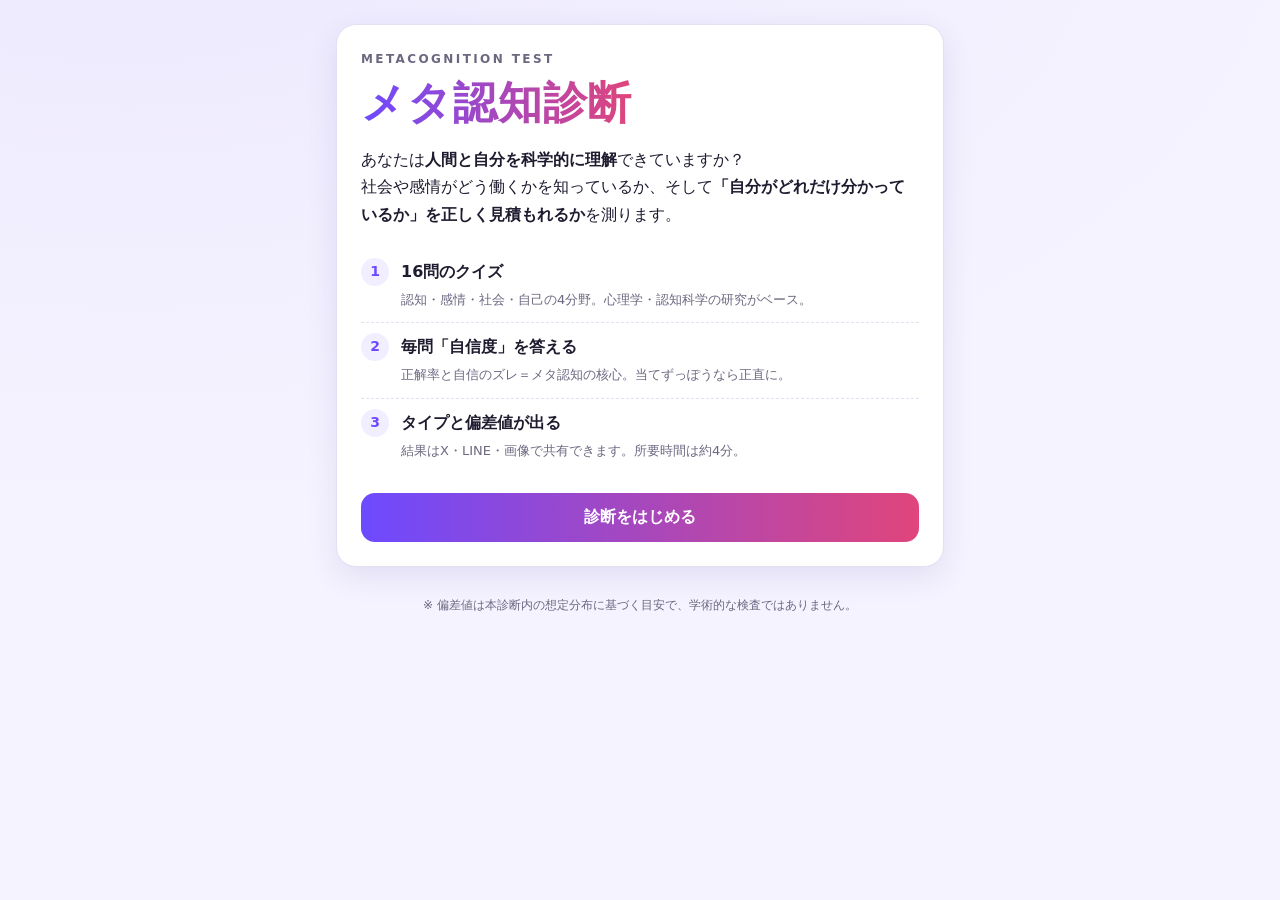
==== metacognition/index.html @ 2f15f9d3 "Add Metacognition Diagnosis quiz (メタ認知診断) 16-question quiz with per-question confidence ratings, sco" ====
<!doctype html>
<html lang="ja">
<head>
<meta charset="utf-8">
<meta name="viewport" content="width=device-width, initial-scale=1">
<title>メタ認知診断</title>
<meta name="description" content="人間と自分を科学的に理解できているか？16問のクイズと「自信の見積もり」から、あなたのメタ認知タイプとメタ認知偏差値を診断します。">
<meta property="og:title" content="メタ認知診断">
<meta property="og:description" content="16問で分かる、あなたのメタ認知タイプとメタ認知偏差値。">
<meta property="og:type" content="website">
<meta name="twitter:card" content="summary">
<style>
:root{
  --bg:#f5f3ff; --bg2:#ede9fe; --card:#ffffff; --text:#1e1b2e; --muted:#6b6880;
  --line:#e4e0f2; --accent:#6d4aff; --accent2:#e0457b; --ok:#13a36b; --ng:#d9443a;
  --chip:#f1eeff; --shadow:0 10px 30px rgba(60,40,140,.10);
}
@media (prefers-color-scheme: dark){
  :root:not([data-theme="light"]){
    --bg:#0f0d1a; --bg2:#1a1630; --card:#1b1830; --text:#efedf8; --muted:#a19dba;
    --line:#2e2a48; --accent:#9b84ff; --accent2:#ff6f9e; --ok:#3ddc97; --ng:#ff6b61;
    --chip:#262140; --shadow:0 10px 30px rgba(0,0,0,.4);
  }
}
:root[data-theme="dark"]{
  --bg:#0f0d1a; --bg2:#1a1630; --card:#1b1830; --text:#efedf8; --muted:#a19dba;
  --line:#2e2a48; --accent:#9b84ff; --accent2:#ff6f9e; --ok:#3ddc97; --ng:#ff6b61;
  --chip:#262140; --shadow:0 10px 30px rgba(0,0,0,.4);
}
*{box-sizing:border-box}
html,body{margin:0}
body{
  background:radial-gradient(1200px 600px at 10% -10%,var(--bg2),transparent),var(--bg);
  color:var(--text); min-height:100vh;
  font-family:"Hiragino Sans","Noto Sans JP","Yu Gothic UI","Yu Gothic","Meiryo",system-ui,sans-serif;
  line-height:1.7; -webkit-font-smoothing:antialiased;
}
.wrap{max-width:640px;margin:0 auto;padding:24px 16px 64px}
.card{background:var(--card);border:1px solid var(--line);border-radius:20px;padding:24px;box-shadow:var(--shadow)}
h1{font-size:clamp(30px,8vw,44px);line-height:1.2;margin:8px 0 12px;letter-spacing:.02em}
.grad{background:linear-gradient(90deg,var(--accent),var(--accent2));-webkit-background-clip:text;background-clip:text;color:transparent}
.eyebrow{font-size:12px;letter-spacing:.2em;color:var(--muted);font-weight:700}
.muted{color:var(--muted)}
.small{font-size:13px}
.btn{
  display:inline-flex;align-items:center;justify-content:center;gap:8px;
  border:0;border-radius:14px;padding:14px 22px;font-size:16px;font-weight:700;cursor:pointer;
  background:linear-gradient(90deg,var(--accent),var(--accent2));color:#fff;font-family:inherit;
  transition:transform .1s, opacity .2s; text-decoration:none;
}
.btn:active{transform:scale(.97)}
.btn.sub{background:var(--chip);color:var(--text);border:1px solid var(--line)}
.btn.x{background:#000;color:#fff}
.btn.line{background:#06c755;color:#fff}
.btn.block{width:100%}
.btn[disabled]{opacity:.4;pointer-events:none}
.points{list-style:none;padding:0;margin:20px 0}
.points li{display:flex;gap:12px;align-items:flex-start;padding:10px 0;border-top:1px dashed var(--line)}
.points li:first-child{border-top:0}
.num{flex:0 0 28px;height:28px;border-radius:50%;background:var(--chip);color:var(--accent);display:grid;place-items:center;font-weight:800;font-size:14px}
.progress{height:8px;background:var(--chip);border-radius:99px;overflow:hidden;margin:6px 0 18px}
.progress>i{display:block;height:100%;background:linear-gradient(90deg,var(--accent),var(--accent2));transition:width .3s}
.qhead{display:flex;justify-content:space-between;align-items:center;font-size:13px;color:var(--muted)}
.tag{display:inline-block;padding:2px 10px;border-radius:99px;background:var(--chip);color:var(--accent);font-weight:700;font-size:12px}
.q{font-size:19px;font-weight:700;margin:6px 0 16px;line-height:1.6}
.opts{display:grid;gap:10px}
.opt{
  text-align:left;padding:14px 16px;border-radius:14px;border:2px solid var(--line);background:var(--card);
  color:var(--text);font-size:15px;font-family:inherit;cursor:pointer;line-height:1.5;transition:border-color .15s,background .15s;
}
.opt:hover{border-color:var(--accent)}
.opt.sel{border-color:var(--accent);background:var(--chip)}
.opt.correct{border-color:var(--ok);background:color-mix(in srgb,var(--ok) 12%,var(--card))}
.opt.wrong{border-color:var(--ng);background:color-mix(in srgb,var(--ng) 12%,var(--card))}
.opt[disabled]{cursor:default}
.conf{margin-top:18px;padding-top:16px;border-top:1px dashed var(--line);display:none}
.conf.show{display:block;animation:fade .25s}
.conf p{margin:0 0 10px;font-weight:700;font-size:15px}
.confs{display:grid;grid-template-columns:repeat(4,1fr);gap:8px}
.cbtn{padding:10px 4px;border-radius:12px;border:2px solid var(--line);background:var(--card);color:var(--text);font-family:inherit;cursor:pointer;font-size:13px;line-height:1.3}
.cbtn b{display:block;font-size:17px;color:var(--accent)}
.cbtn:hover{border-color:var(--accent)}
.fb{display:none;margin-top:18px;padding:16px;border-radius:14px;background:var(--chip);font-size:14px}
.fb.show{display:block;animation:fade .25s}
.fb .verdict{font-weight:800;font-size:16px;margin-bottom:4px}
.fb .verdict.ok{color:var(--ok)} .fb .verdict.ng{color:var(--ng)}
@keyframes fade{from{opacity:0;transform:translateY(6px)}to{opacity:1;transform:none}}
.hidden{display:none!important}
.result-top{text-align:center}
.typebadge{font-size:56px;line-height:1;margin:8px 0}
.typename{font-size:clamp(26px,7vw,34px);font-weight:900;margin:4px 0;line-height:1.3}
.typecopy{color:var(--muted);margin:0 0 12px}
.dev{display:flex;justify-content:center;align-items:baseline;gap:8px;margin:16px 0 4px}
.dev .label{font-weight:700;color:var(--muted)}
.dev .val{font-size:64px;font-weight:900;line-height:1}
.stats{display:grid;grid-template-columns:repeat(3,1fr);gap:8px;margin:16px 0}
.stat{background:var(--chip);border-radius:14px;padding:10px;text-align:center}
.stat b{display:block;font-size:22px}
.stat span{font-size:12px;color:var(--muted)}
.radar{display:block;margin:0 auto;max-width:340px;width:100%}
h2{font-size:18px;margin:28px 0 10px}
.box{background:var(--chip);border-radius:14px;padding:14px 16px;font-size:15px}
.share{display:grid;grid-template-columns:1fr 1fr;gap:10px;margin-top:12px}
.share .full{grid-column:1/-1}
.review{list-style:none;padding:0;margin:0;font-size:14px}
.review li{padding:10px 0;border-top:1px solid var(--line);display:flex;gap:10px}
.review .mk{flex:0 0 22px;font-weight:900}
.review .mk.ok{color:var(--ok)} .review .mk.ng{color:var(--ng)}
.toast{position:fixed;left:50%;bottom:24px;transform:translateX(-50%);background:var(--text);color:var(--bg);padding:10px 18px;border-radius:99px;font-size:14px;opacity:0;transition:opacity .2s;pointer-events:none}
.toast.show{opacity:1}
footer{text-align:center;font-size:12px;color:var(--muted);margin-top:28px}
</style>
</head>
<body>
<div class="wrap">

  <!-- START -->
  <section id="start" class="card">
    <div class="eyebrow">METACOGNITION TEST</div>
    <h1><span class="grad">メタ認知診断</span></h1>
    <p>あなたは<b>人間と自分を科学的に理解</b>できていますか？<br>社会や感情がどう働くかを知っているか、そして<b>「自分がどれだけ分かっているか」を正しく見積もれるか</b>を測ります。</p>
    <ul class="points">
      <li><span class="num">1</span><div><b>16問のクイズ</b><br><span class="muted small">認知・感情・社会・自己の4分野。心理学・認知科学の研究がベース。</span></div></li>
      <li><span class="num">2</span><div><b>毎問「自信度」を答える</b><br><span class="muted small">正解率と自信のズレ＝メタ認知の核心。当てずっぽうなら正直に。</span></div></li>
      <li><span class="num">3</span><div><b>タイプと偏差値が出る</b><br><span class="muted small">結果はX・LINE・画像で共有できます。所要時間は約4分。</span></div></li>
    </ul>
    <button class="btn block" id="startBtn">診断をはじめる</button>
  </section>

  <!-- QUIZ -->
  <section id="quiz" class="card hidden">
    <div class="qhead"><span id="qcount">Q1 / 16</span><span class="tag" id="qcat">認知</span></div>
    <div class="progress"><i id="bar" style="width:0%"></i></div>
    <div class="q" id="qtext"></div>
    <div class="opts" id="opts"></div>
    <div class="conf" id="conf">
      <p>この答え、どのくらい自信がある？</p>
      <div class="confs">
        <button class="cbtn" data-c="0.25"><b>25%</b>勘</button>
        <button class="cbtn" data-c="0.5"><b>50%</b>半々</button>
        <button class="cbtn" data-c="0.75"><b>75%</b>たぶん</button>
        <button class="cbtn" data-c="1"><b>100%</b>確信</button>
      </div>
    </div>
    <div class="fb" id="fb">
      <div class="verdict" id="verdict"></div>
      <div id="ex"></div>
      <button class="btn block" id="nextBtn" style="margin-top:14px">次へ</button>
    </div>
  </section>

  <!-- RESULT -->
  <section id="result" class="hidden">
    <div class="card result-top">
      <div class="eyebrow">YOUR METACOGNITION TYPE</div>
      <div class="typebadge" id="rEmoji"></div>
      <div class="typename grad" id="rType"></div>
      <p class="typecopy" id="rCopy"></p>
      <div class="dev"><span class="label">メタ認知偏差値</span><span class="val grad" id="rDev"></span></div>
      <div class="muted small" id="rPct"></div>
      <div class="stats">
        <div class="stat"><b id="rAcc"></b><span>正答率</span></div>
        <div class="stat"><b id="rCal"></b><span>見積もり精度</span></div>
        <div class="stat"><b id="rBias"></b><span>自信のズレ</span></div>
      </div>
      <svg class="radar" id="radar" viewBox="0 0 340 300" role="img" aria-label="分野別スコアのレーダーチャート"></svg>
    </div>

    <div class="card" style="margin-top:16px">
      <h2 style="margin-top:0">このタイプの特徴</h2>
      <div class="box" id="rDesc"></div>
      <h2>自信の見積もり</h2>
      <div class="box" id="rCalDesc"></div>
      <h2>伸ばすヒント</h2>
      <div class="box" id="rTip"></div>

      <h2>結果をシェア</h2>
      <div class="share">
        <a class="btn x full" id="shareX" target="_blank" rel="noopener">𝕏 でポストする</a>
        <a class="btn line" id="shareLine" target="_blank" rel="noopener">LINEで送る</a>
        <button class="btn sub" id="shareNative">その他で共有</button>
        <button class="btn sub" id="copyBtn">テキストをコピー</button>
        <button class="btn sub" id="imgBtn">結果画像を保存</button>
      </div>
      <p class="muted small" style="margin-bottom:0">画像を保存して投稿に添付すると、タイムラインで目立ちます。</p>

      <h2>回答の振り返り</h2>
      <ul class="review" id="review"></ul>

      <button class="btn sub block" id="retryBtn" style="margin-top:20px">もう一度診断する</button>
    </div>
  </section>

  <footer>※ 偏差値は本診断内の想定分布に基づく目安で、学術的な検査ではありません。</footer>
</div>
<div class="toast" id="toast"></div>
<canvas id="cv" width="1200" height="675" class="hidden"></canvas>

<script>
const CATS = {
  cog:  {name:"認知の科学", short:"認知"},
  emo:  {name:"感情の科学", short:"感情"},
  soc:  {name:"社会の科学", short:"社会"},
  self: {name:"自己の科学", short:"自己"},
};
// a[0] is the correct answer; options are shuffled at runtime
const QUESTIONS = [
  // 認知
  {c:"cog", q:"自分の考えを支持する情報ばかりを集め、反対の情報を軽視してしまう傾向を何という？",
   a:["確証バイアス","アンカリング効果","生存者バイアス","ハロー効果"],
   ex:"確証バイアスは最も強力な認知バイアスの一つ。「自分が間違っているとしたら、どんな証拠があるはず？」と問うのが対策です。"},
  {c:"cog", q:"目撃証言の研究（ロフタスら）で示された、記憶の性質として正しいものは？",
   a:["事後に受けた質問の言葉づかいで、記憶の内容が変わりうる","強い感情を伴う記憶は、ほぼ正確に保たれる","記憶はビデオのように、そのまま脳に保存される","催眠を使えば、正確な記憶を取り戻せる"],
   ex:"「激突した」と聞かれた人は「ぶつかった」と聞かれた人より速度を高く見積もり、ないはずのガラス片を「見た」と答えやすくなりました。記憶は思い出すたびに再構成されます。"},
  {c:"cog", q:"疲れているときや急いでいるとき、人の判断は一般にどうなりやすい？",
   a:["直感やヒューリスティック（経験則）に頼りやすくなる","じっくり論理的に考えるようになる","バイアスの影響を受けにくくなる","判断の質は状態に左右されない"],
   ex:"熟慮的な思考（システム2）は認知資源を使います。資源が足りないと、速く自動的な思考（システム1）に任せがちになります。大事な判断は余裕のあるときに。"},
  {c:"cog", q:"作業の所要時間を、過去の経験があるにもかかわらず楽観的に短く見積もってしまう傾向は？",
   a:["計画錯誤","正常性バイアス","サンクコスト効果","バンドワゴン効果"],
   ex:"計画錯誤（planning fallacy）は、自分の計画の「理想の流れ」だけを想像するために起きます。似た過去の案件に実際どれくらいかかったかを参照するのが有効です。"},
  // 感情
  {c:"emo", q:"不安やモヤモヤを「不安だ」「悔しい」と言葉にする（感情のラベリング）と、一般にどうなる？",
   a:["感情の強さが和らぎやすい","感情がかえって増幅する","何も変わらない","その感情を忘れてしまう"],
   ex:"感情に名前をつけると扁桃体の反応が弱まるという研究があります（affect labeling）。日記やジャーナリングが効く理由の一つです。"},
  {c:"emo", q:"揺れる吊り橋の上で出会った異性に惹かれやすい、という有名な実験が示唆するのは？",
   a:["身体のドキドキの原因を、別のものと取り違えることがある","恐怖を感じると人は他人を避ける","恋愛感情は理性だけで生まれる","高い場所では判断力が向上する"],
   ex:"情動の誤帰属。感情は「身体の興奮」と「その解釈」から成り立つとする考え方（二要因理論）とつながります。"},
  {c:"emo", q:"昇進や失恋など大きな出来事のあと、自分の気持ちがどうなるかについて、人はどう予測しがち？",
   a:["喜びや悲しみの強さ・続く期間を大きく見積もりすぎる","感情の変化を小さく見積もりすぎる","ほぼ正確に予測できる","良い出来事だけ過小評価する"],
   ex:"インパクト・バイアス。人には心の「免疫システム」があり、良くも悪くも想像より早く元の状態に戻りやすいのです。"},
  {c:"emo", q:"怒ったときにクッションを叩くなどして「発散」すると、研究ではどうなることが多い？",
   a:["怒りや攻撃性はむしろ持続・増加しやすい","怒りがすっきり消える","将来怒りにくくなる","怒りが悲しみに変わる"],
   ex:"「カタルシス仮説」は実験では支持されていません（Bushman, 2002 など）。深呼吸や時間を置く、状況の捉え直しのほうが効果的です。"},
  // 社会
  {c:"soc", q:"緊急事態で、周囲に人が多いほど一人ひとりが助けに入りにくくなる現象は？",
   a:["傍観者効果","単純接触効果","ピグマリオン効果","返報性の原理"],
   ex:"責任の分散や「誰も動かない＝大したことではない」という推測が原因。助けを求めるときは「そこの青い服の方、救急車を呼んでください」と個人を指名するのが有効です。"},
  {c:"soc", q:"他人の行動の原因を、状況よりも「その人の性格や能力」に求めすぎる傾向を何という？",
   a:["基本的な帰属の誤り","自己奉仕バイアス","内集団バイアス","フレーミング効果"],
   ex:"遅刻した同僚を「だらしない人」と決めつけがちですが、電車の遅延かもしれません。行動の背景にある状況の力は過小評価されやすいのです。"},
  {c:"soc", q:"アッシュの同調実験（明らかに長さの違う線を比べる課題）の結果として正しいものは？",
   a:["明らかな誤答でも、多数派に合わせる回答がかなりの割合で見られた","ほぼ全員が多数派に流されず正答した","参加者は常に100%多数派に同調した","同調は子どもにしか見られなかった"],
   ex:"サクラが全員同じ誤答をすると、参加者の約4分の3が少なくとも一度は同調しました。ただし味方が一人いるだけで同調は大きく減ります。"},
  {c:"soc", q:"人が集団で話し合うと、もともとの意見の傾向がより極端な方向に強まることがある。この現象は？",
   a:["集団極性化","社会的手抜き","多元的無知","ステレオタイプ脅威"],
   ex:"似た意見の人同士で話すと、賛同の声と新たな論拠が増え、意見が先鋭化します。SNSのエコーチェンバーとも関係が深い現象です。"},
  // 自己
  {c:"self", q:"人は自分がなぜその選択をしたのか、その理由をどの程度正確に説明できる？",
   a:["実際の要因に気づかず、もっともらしい理由を後付けすることがよくある","自分のことなので、ほぼ常に正確に説明できる","理由を説明できるのは専門家だけである","説明はできないが、本人は必ずそれを自覚している"],
   ex:"ニスベットとウィルソンの研究などで、内観（自分の心をのぞく）には限界があることが示されています。「自分のことは自分が一番分かる」は半分しか正しくありません。"},
  {c:"self", q:"「他人はバイアスに影響されているけど、自分はそれほどでもない」と考えてしまう傾向は？",
   a:["バイアスの盲点","後知恵バイアス","楽観性バイアス","自己成就予言"],
   ex:"バイアスについて詳しい人でもこの盲点からは逃れにくいことが分かっています。だからこそ、自分の判断を他人にチェックしてもらう仕組みが大切です。"},
  {c:"self", q:"ある分野の能力が低い人ほど、自分の能力を過大評価しやすいという傾向が報告されている。これは？",
   a:["ダニング＝クルーガー効果","プラシーボ効果","ツァイガルニク効果","バーナム効果"],
   ex:"スキルが足りないと「何ができていないか」を見抜く力も足りない、という説明がされます。（統計的な解釈には議論もあります）まさにメタ認知の問題です。"},
  {c:"self", q:"試合や選挙の結果を知ったあとで「最初からそうなると思っていた」と感じてしまう傾向は？",
   a:["後知恵バイアス","確証バイアス","現状維持バイアス","利用可能性ヒューリスティック"],
   ex:"後知恵バイアスは、過去の自分の予測を書き換えてしまいます。予測は事前に書き残しておくと、自分の見積もり精度を正しく振り返れます。"},
];

const TYPES = {
  sage:   {emoji:"🔮", name:"明鏡止水の賢者", copy:"知っていることも、知らないことも、正確に見えている。",
           desc:"人間の心の仕組みを幅広く理解しているうえに、自分の理解度まで正確に把握できています。思い込みに流されにくく、周りからは「冷静で頼れる人」と見られがち。",
           tip:"知識を他人に押しつけず「問い」の形で伝えると、あなたの洞察はもっと周りに届きます。"},
  humble: {emoji:"🔬", name:"謙虚な科学者", copy:"実力は高いのに、自分を低く見積もるタイプ。",
           desc:"人間理解の知識はしっかりあるのに、自信を控えめに見積もる傾向があります。慎重さは強みですが、正しい意見を引っ込めてしまうことも。",
           tip:"「正解した問題の多くで自信を低めにつけていた」事実を思い出して。あなたの直感はもう少し信じてよいレベルです。"},
  bold:   {emoji:"🚀", name:"勇敢な理論家", copy:"知識は豊富。でも自信はそれ以上に豊富。",
           desc:"人間や社会についての知識は十分にありますが、間違っている場面でも強い確信を持ちやすい傾向があります。決断力の裏返しでもあります。",
           tip:"確信度が高いときほど「自分が間違っているとしたら、なぜ？」を1つ考える習慣を。精度が一段上がります。"},
  brave:  {emoji:"🧭", name:"自信の航海士", copy:"地図がなくても進む。ときどき座礁する。",
           desc:"自信を持って判断できる行動派ですが、知識と自信のあいだにズレがあります。ダニング＝クルーガー効果の落とし穴に注意が必要なタイプ。",
           tip:"「分からない」と言う練習を。分からないと認めた瞬間から、メタ認知は伸び始めます。"},
  socrates:{emoji:"🦉", name:"無知の知の哲学者", copy:"「分からない」が分かっている。それが最大の才能。",
           desc:"知識はまだ発展途上ですが、自分の理解度を正直に見積もれています。これはメタ認知の土台そのもの。学ぶほど一気に伸びるタイプです。",
           tip:"心理学や行動経済学の入門書を1冊読むだけで、偏差値は大きく跳ねるはず。素直さという最強の武器を活かして。"},
  cog:    {emoji:"🧠", name:"思考のハッカー", copy:"脳のバグを見抜く、認知の分析家。",
           desc:"とくに「人がどう考え、どう間違えるか」への理解が深いタイプ。バイアスやヒューリスティックの知識で、自分や他人の判断の歪みに気づけます。",
           tip:"認知の理屈は分かっている分、感情の働きに目を向けると、人の行動がさらに立体的に見えてきます。"},
  emo:    {emoji:"💗", name:"感情の翻訳家", copy:"心のざわめきを、言葉に変えられる人。",
           desc:"感情がどう生まれ、どう変化するかへの理解が深いタイプ。自分の気持ちに飲み込まれにくく、他人の感情にも寄り添えます。",
           tip:"感情の知識に、認知バイアスや集団心理の知識を掛け合わせると「なぜその気持ちになるのか」まで説明できるようになります。"},
  soc:    {emoji:"🌐", name:"社会の観察者", copy:"人の群れの動きを、一歩引いて眺めている。",
           desc:"同調・帰属・集団の力学など、社会の中で人がどう振る舞うかへの理解が深いタイプ。空気に流されず、場の構造を読み解けます。",
           tip:"社会を見る目を自分にも向けて。「自分も今、同調していないか？」と問えると最強です。"},
  self:   {emoji:"🪞", name:"内省の探偵", copy:"自分という最大の謎に挑む人。",
           desc:"内観の限界や自己評価の歪みなど「自分を知ることの難しさ」への理解が深いタイプ。自分を疑える力は、メタ認知の要です。",
           tip:"内省だけでは限界があるのも事実。信頼できる人からのフィードバックを取り入れると、自己理解の精度が上がります。"},
};

const $ = id => document.getElementById(id);
let order = [], idx = 0, answers = [], current = null, picked = null;

function shuffle(arr){ const a = arr.slice(); for(let i=a.length-1;i>0;i--){const j=Math.floor(Math.random()*(i+1));[a[i],a[j]]=[a[j],a[i]];} return a; }
function show(id){ for(const s of ["start","quiz","result"]) $(s).classList.toggle("hidden", s!==id); window.scrollTo({top:0}); }

function start(){
  order = shuffle(QUESTIONS); idx = 0; answers = [];
  show("quiz"); renderQ();
}

function renderQ(){
  const q = order[idx];
  current = {q, opts: shuffle(q.a.map((t,i)=>({t, ok:i===0})))};
  picked = null;
  $("qcount").textContent = `Q${idx+1} / ${order.length}`;
  $("qcat").textContent = CATS[q.c].short;
  $("bar").style.width = (idx/order.length*100)+"%";
  $("qtext").textContent = q.q;
  const box = $("opts"); box.innerHTML = "";
  current.opts.forEach((o,i)=>{
    const b = document.createElement("button");
    b.className = "opt"; b.textContent = o.t;
    b.onclick = () => { picked = i; [...box.children].forEach((c,k)=>c.classList.toggle("sel",k===i)); $("conf").classList.add("show"); };
    box.appendChild(b);
  });
  $("conf").classList.remove("show");
  $("fb").classList.remove("show");
  document.querySelectorAll(".cbtn").forEach(b=>b.disabled=false);
}

function answer(conf){
  if(picked===null) return;
  const ok = current.opts[picked].ok;
  answers.push({q:current.q, ok, conf});
  const box = $("opts");
  [...box.children].forEach((c,k)=>{
    c.disabled = true;
    if(current.opts[k].ok) c.classList.add("correct");
    else if(k===picked) c.classList.add("wrong");
  });
  document.querySelectorAll(".cbtn").forEach(b=>b.disabled=true);
  $("conf").classList.remove("show");
  const v = $("verdict");
  v.className = "verdict " + (ok?"ok":"ng");
  v.textContent = ok ? `⭕ 正解（自信度 ${conf*100}%）` : `❌ 不正解（自信度 ${conf*100}%）`;
  $("ex").textContent = current.q.ex;
  $("nextBtn").textContent = idx===order.length-1 ? "結果を見る" : "次へ";
  $("fb").classList.add("show");
  $("fb").scrollIntoView({behavior:"smooth", block:"nearest"});
}

function next(){
  idx++;
  if(idx>=order.length) finish(); else { renderQ(); window.scrollTo({top:0,behavior:"smooth"}); }
}

// ---- scoring ----
function normCdf(z){ // Abramowitz-Stegun approximation
  const t = 1/(1+0.2316419*Math.abs(z));
  const d = 0.3989423*Math.exp(-z*z/2);
  const p = d*t*(0.3193815+t*(-0.3565638+t*(1.781478+t*(-1.821256+t*1.330274))));
  return z>0 ? 1-p : p;
}

function score(){
  const n = answers.length;
  const cat = {};
  for(const k in CATS){ const a = answers.filter(x=>x.q.c===k); cat[k] = Math.round(a.filter(x=>x.ok).length/a.length*100); }
  const acc = answers.filter(x=>x.ok).length/n;
  const brier = answers.reduce((s,x)=>s+Math.pow(x.conf-(x.ok?1:0),2),0)/n;
  const cal = Math.max(0, Math.min(100, Math.round(100*(1-brier/0.4))));
  const meanConf = answers.reduce((s,x)=>s+x.conf,0)/n;
  const bias = meanConf - acc; // + overconfident, - underconfident
  const total = 0.6*acc*100 + 0.4*cal;
  let dev = 50 + (total-58)/14*10;
  dev = Math.max(25, Math.min(80, dev));
  dev = Math.round(dev*10)/10;
  const top = Math.max(0.1, (1-normCdf((dev-50)/10))*100);
  return {cat, acc:Math.round(acc*100), cal, bias, dev, top, total};
}

function pickType(s){
  const K = s.acc, b = s.bias;
  if(K>=75 && Math.abs(b)<=0.1) return "sage";
  if(K>=69 && b < -0.1) return "humble";
  if(K>=69 && b > 0.12) return "bold";
  if(K<56 && b > 0.12) return "brave";
  if(K<56 && b <= 0.12) return "socrates";
  // strongest category (ties broken randomly-stable by order)
  let best = "cog"; for(const k in s.cat) if(s.cat[k] > s.cat[best]) best = k;
  return best;
}

function calText(s){
  const p = Math.round(Math.abs(s.bias)*100);
  if(Math.abs(s.bias)<=0.08) return `平均の自信度と実際の正答率のズレはわずか ${p} ポイント。「どれだけ分かっているか」をかなり正確に把握できています。これはメタ認知の中核となる力です。`;
  if(s.bias>0) return `平均の自信度が実際の正答率より ${p} ポイント高く、<b>やや自信過剰</b>の傾向です。人は誰でもこの傾向を持ちますが、確信が強いときほど一度立ち止まると判断の精度が上がります。`;
  return `平均の自信度が実際の正答率より ${p} ポイント低く、<b>やや自信過少</b>の傾向です。慎重さは美点ですが、あなたの判断は自分で思うより当たっています。`;
}

function biasLabel(b){ const p = Math.round(b*100); return (p>0?"+":"")+p; }

let lastResult = null;
function finish(){
  $("bar").style.width = "100%";
  const s = score(); const tk = pickType(s); const t = TYPES[tk];
  lastResult = {s, t};
  $("rEmoji").textContent = t.emoji;
  $("rType").textContent = t.name;
  $("rCopy").textContent = t.copy;
  $("rDev").textContent = s.dev.toFixed(1);
  $("rPct").textContent = `上位 約${s.top<1?s.top.toFixed(1):Math.round(s.top)}%`;
  $("rAcc").textContent = s.acc+"%";
  $("rCal").textContent = s.cal;
  $("rBias").textContent = biasLabel(s.bias);
  $("rDesc").textContent = t.desc;
  $("rCalDesc").innerHTML = calText(s);
  $("rTip").textContent = t.tip;
  drawRadarSvg(s);
  const rv = $("review"); rv.innerHTML = "";
  answers.forEach((a,i)=>{
    const li = document.createElement("li");
    li.innerHTML = `<span class="mk ${a.ok?"ok":"ng"}">${a.ok?"○":"×"}</span><div><span class="tag">${CATS[a.q.c].short}</span> <span class="muted small">自信${a.conf*100}%</span><br></div>`;
    const d = li.querySelector("div"); d.appendChild(document.createTextNode(a.q.q));
    const ans = document.createElement("div"); ans.className="muted small"; ans.textContent = "正解：" + a.q.a[0]; d.appendChild(ans);
    rv.appendChild(li);
  });
  setupShare(s, t);
  show("result");
}

// ---- radar ----
function radarAxes(s){
  return [
    {label:"認知", v:s.cat.cog}, {label:"感情", v:s.cat.emo}, {label:"社会", v:s.cat.soc},
    {label:"自己", v:s.cat.self}, {label:"見積もり", v:s.cal},
  ];
}
function radarPts(axes, cx, cy, r, scale=1){
  return axes.map((a,i)=>{
    const ang = -Math.PI/2 + i*2*Math.PI/axes.length;
    const rr = r*scale*(a.v===undefined?1:1);
    return {x:cx+Math.cos(ang)*rr, y:cy+Math.sin(ang)*rr, ang};
  });
}
function drawRadarSvg(s){
  const svg = $("radar"); const axes = radarAxes(s);
  const cx=170, cy=155, R=105; const css = getComputedStyle(document.documentElement);
  const line = css.getPropertyValue("--line").trim(), accent = css.getPropertyValue("--accent").trim(), muted = css.getPropertyValue("--muted").trim(), text = css.getPropertyValue("--text").trim();
  let h = "";
  for(const k of [0.25,0.5,0.75,1]){
    const p = radarPts(axes,cx,cy,R,k).map(p=>`${p.x.toFixed(1)},${p.y.toFixed(1)}`).join(" ");
    h += `<polygon points="${p}" fill="none" stroke="${line}" stroke-width="1"/>`;
  }
  radarPts(axes,cx,cy,R).forEach((p,i)=>{
    h += `<line x1="${cx}" y1="${cy}" x2="${p.x}" y2="${p.y}" stroke="${line}"/>`;
    const lx = cx+Math.cos(p.ang)*(R+24), ly = cy+Math.sin(p.ang)*(R+24);
    h += `<text x="${lx}" y="${ly}" text-anchor="middle" dominant-baseline="middle" font-size="13" font-weight="700" fill="${text}">${axes[i].label}</text>`;
    h += `<text x="${lx}" y="${ly+16}" text-anchor="middle" dominant-baseline="middle" font-size="11" fill="${muted}">${axes[i].v}</text>`;
  });
  const vp = axes.map((a,i)=>{ const ang=-Math.PI/2+i*2*Math.PI/axes.length; const rr=R*Math.max(0.04,a.v/100); return `${(cx+Math.cos(ang)*rr).toFixed(1)},${(cy+Math.sin(ang)*rr).toFixed(1)}`; }).join(" ");
  h += `<polygon points="${vp}" fill="${accent}" fill-opacity=".28" stroke="${accent}" stroke-width="2.5" stroke-linejoin="round"/>`;
  svg.innerHTML = h;
}

// ---- share ----
function pageUrl(){ return /^https?:/.test(location.protocol) ? location.href.split(/[?#]/)[0] : ""; }
function shareText(s,t){
  return `【メタ認知診断】\n私のタイプは「${t.emoji}${t.name}」\nメタ認知偏差値 ${s.dev.toFixed(1)}（上位約${s.top<1?s.top.toFixed(1):Math.round(s.top)}%）\n正答率${s.acc}%・見積もり精度${s.cal}\n#メタ認知診断`;
}
function setupShare(s,t){
  const text = shareText(s,t), url = pageUrl();
  $("shareX").href = "https://twitter.com/intent/tweet?text="+encodeURIComponent(text)+(url?"&url="+encodeURIComponent(url):"");
  $("shareLine").href = "https://line.me/R/share?text="+encodeURIComponent(text+(url?"\n"+url:""));
  $("shareNative").classList.toggle("hidden", !navigator.share);
}
function toast(m){ const el=$("toast"); el.textContent=m; el.classList.add("show"); clearTimeout(toast._t); toast._t=setTimeout(()=>el.classList.remove("show"),1800); }

function roundRect(ctx,x,y,w,h,r){ ctx.beginPath(); ctx.moveTo(x+r,y); ctx.arcTo(x+w,y,x+w,y+h,r); ctx.arcTo(x+w,y+h,x,y+h,r); ctx.arcTo(x,y+h,x,y,r); ctx.arcTo(x,y,x+w,y,r); ctx.closePath(); }
function makeImage(){
  const {s,t} = lastResult; const cv = $("cv"); const ctx = cv.getContext("2d");
  const W=1200, H=675, F='"Hiragino Sans","Noto Sans JP","Yu Gothic UI","Yu Gothic","Meiryo",sans-serif';
  const g = ctx.createLinearGradient(0,0,W,H); g.addColorStop(0,"#1b1240"); g.addColorStop(1,"#3a0f33");
  ctx.fillStyle=g; ctx.fillRect(0,0,W,H);
  ctx.fillStyle="rgba(255,255,255,.06)"; roundRect(ctx,40,40,W-80,H-80,32); ctx.fill();
  const tg = ctx.createLinearGradient(80,0,700,0); tg.addColorStop(0,"#a993ff"); tg.addColorStop(1,"#ff7aa8");
  ctx.textBaseline="alphabetic";
  ctx.fillStyle="rgba(255,255,255,.65)"; ctx.font=`700 26px ${F}`; ctx.fillText("METACOGNITION TEST ｜ メタ認知診断",90,110);
  ctx.font=`88px ${F}`; ctx.fillStyle="#fff"; ctx.fillText(t.emoji,90,230);
  ctx.fillStyle=tg; ctx.font=`900 64px ${F}`; ctx.fillText(t.name,200,222);
  ctx.fillStyle="rgba(255,255,255,.75)"; ctx.font=`500 26px ${F}`; ctx.fillText(t.copy,92,280);
  ctx.fillStyle="rgba(255,255,255,.7)"; ctx.font=`700 30px ${F}`; ctx.fillText("メタ認知偏差値",92,380);
  ctx.fillStyle=tg; ctx.font=`900 150px ${F}`; ctx.fillText(s.dev.toFixed(1),86,520);
  ctx.fillStyle="rgba(255,255,255,.8)"; ctx.font=`700 28px ${F}`;
  ctx.fillText(`上位 約${s.top<1?s.top.toFixed(1):Math.round(s.top)}%　正答率 ${s.acc}%　見積もり精度 ${s.cal}`,92,580);
  // radar
  const axes = radarAxes(s), cx=930, cy=360, R=160;
  ctx.strokeStyle="rgba(255,255,255,.18)"; ctx.lineWidth=2;
  for(const k of [0.25,0.5,0.75,1]){ const p=radarPts(axes,cx,cy,R,k); ctx.beginPath(); p.forEach((q,i)=>i?ctx.lineTo(q.x,q.y):ctx.moveTo(q.x,q.y)); ctx.closePath(); ctx.stroke(); }
  radarPts(axes,cx,cy,R).forEach((p,i)=>{
    ctx.beginPath(); ctx.moveTo(cx,cy); ctx.lineTo(p.x,p.y); ctx.stroke();
    const lx=cx+Math.cos(p.ang)*(R+42), ly=cy+Math.sin(p.ang)*(R+34);
    ctx.textAlign="center"; ctx.fillStyle="#fff"; ctx.font=`700 24px ${F}`; ctx.fillText(axes[i].label,lx,ly);
    ctx.fillStyle="rgba(255,255,255,.6)"; ctx.font=`500 20px ${F}`; ctx.fillText(String(axes[i].v),lx,ly+24);
  });
  ctx.beginPath();
  axes.forEach((a,i)=>{ const ang=-Math.PI/2+i*2*Math.PI/axes.length, rr=R*Math.max(0.04,a.v/100); const x=cx+Math.cos(ang)*rr, y=cy+Math.sin(ang)*rr; i?ctx.lineTo(x,y):ctx.moveTo(x,y); });
  ctx.closePath(); ctx.fillStyle="rgba(169,147,255,.38)"; ctx.fill(); ctx.strokeStyle="#c5b6ff"; ctx.lineWidth=4; ctx.lineJoin="round"; ctx.stroke();
  ctx.textAlign="right"; ctx.fillStyle="rgba(255,255,255,.55)"; ctx.font=`700 24px ${F}`; ctx.fillText("#メタ認知診断",W-90,H-62);
  ctx.textAlign="left";
  return new Promise(res=>cv.toBlob(res,"image/png"));
}

$("startBtn").onclick = start;
$("retryBtn").onclick = () => show("start");
$("nextBtn").onclick = next;
document.querySelectorAll(".cbtn").forEach(b=>b.onclick=()=>answer(parseFloat(b.dataset.c)));
$("copyBtn").onclick = async () => {
  const {s,t} = lastResult; const url = pageUrl();
  try{ await navigator.clipboard.writeText(shareText(s,t)+(url?"\n"+url:"")); toast("コピーしました"); }
  catch(e){ toast("コピーできませんでした"); }
};
$("imgBtn").onclick = async () => {
  const blob = await makeImage(); const a = document.createElement("a");
  a.href = URL.createObjectURL(blob); a.download = "metacognition-result.png"; a.click();
  setTimeout(()=>URL.revokeObjectURL(a.href), 2000); toast("画像を保存しました");
};
$("shareNative").onclick = async () => {
  const {s,t} = lastResult; const url = pageUrl(); const text = shareText(s,t);
  try{
    const blob = await makeImage(); const file = new File([blob],"metacognition-result.png",{type:"image/png"});
    if(navigator.canShare && navigator.canShare({files:[file]})) await navigator.share({text:text+(url?"\n"+url:""), files:[file]});
    else await navigator.share({text, url:url||undefined});
  }catch(e){ /* user cancelled */ }
};
</script>
</body>
</html>
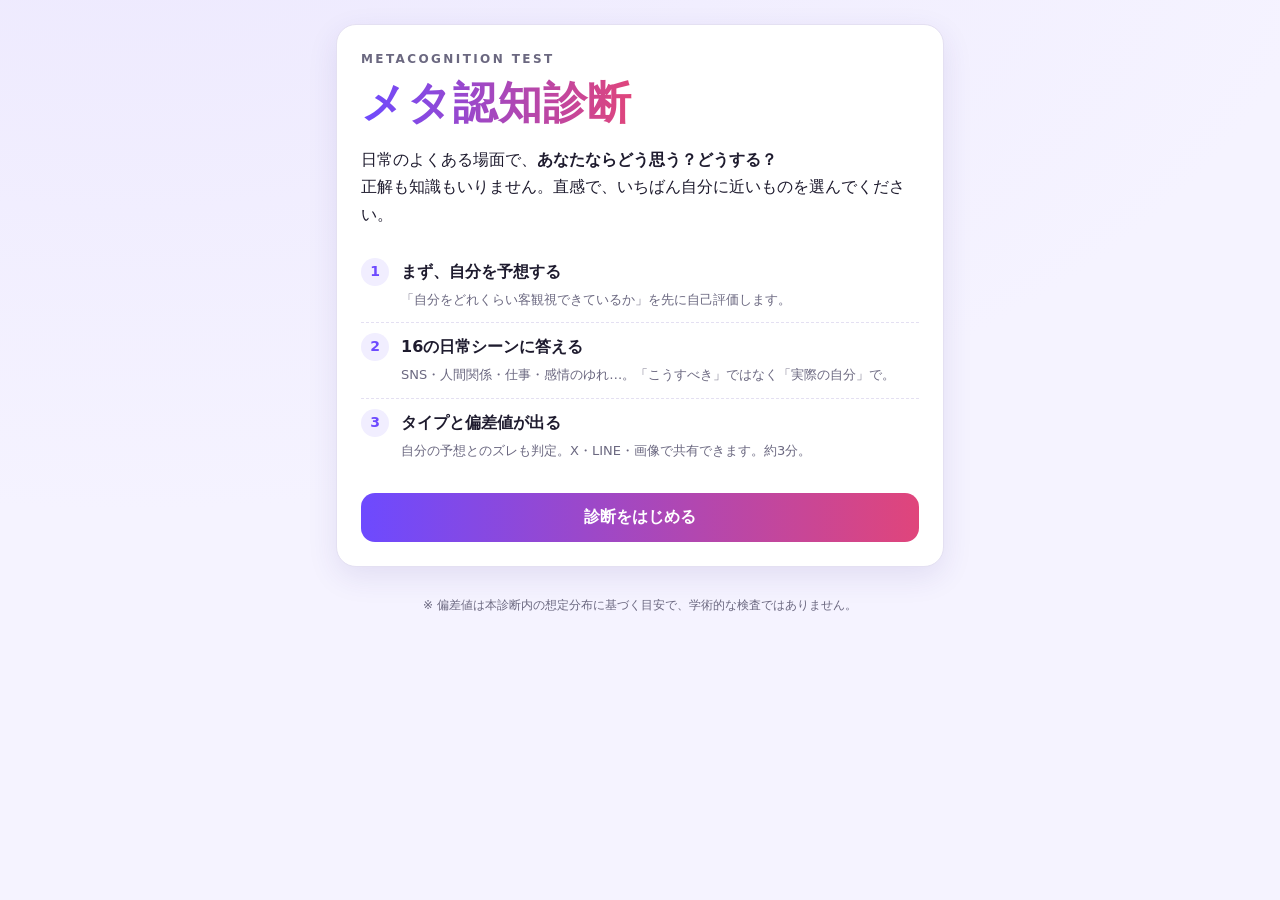
==== commit 3a50ada1: "Rework Metacognition Diagnosis into everyday scenario questions Replace the knowledge quiz with 16 e" ====
--- a/metacognition/index.html
+++ b/metacognition/index.html
@@ -4,9 +4,9 @@
 <meta charset="utf-8">
 <meta name="viewport" content="width=device-width, initial-scale=1">
 <title>メタ認知診断</title>
-<meta name="description" content="人間と自分を科学的に理解できているか？16問のクイズと「自信の見積もり」から、あなたのメタ認知タイプとメタ認知偏差値を診断します。">
+<meta name="description" content="日常のよくある場面で、あなたならどう思う？どうする？16の場面から、あなたのメタ認知タイプとメタ認知偏差値を診断します。知識は必要ありません。">
 <meta property="og:title" content="メタ認知診断">
-<meta property="og:description" content="16問で分かる、あなたのメタ認知タイプとメタ認知偏差値。">
+<meta property="og:description" content="日常の16場面で分かる、あなたのメタ認知タイプとメタ認知偏差値。">
 <meta property="og:type" content="website">
 <meta name="twitter:card" content="summary">
 <style>
@@ -53,7 +53,6 @@
 .btn.x{background:#000;color:#fff}
 .btn.line{background:#06c755;color:#fff}
 .btn.block{width:100%}
-.btn[disabled]{opacity:.4;pointer-events:none}
 .points{list-style:none;padding:0;margin:20px 0}
 .points li{display:flex;gap:12px;align-items:flex-start;padding:10px 0;border-top:1px dashed var(--line)}
 .points li:first-child{border-top:0}
@@ -62,7 +61,8 @@
 .progress>i{display:block;height:100%;background:linear-gradient(90deg,var(--accent),var(--accent2));transition:width .3s}
 .qhead{display:flex;justify-content:space-between;align-items:center;font-size:13px;color:var(--muted)}
 .tag{display:inline-block;padding:2px 10px;border-radius:99px;background:var(--chip);color:var(--accent);font-weight:700;font-size:12px}
-.q{font-size:19px;font-weight:700;margin:6px 0 16px;line-height:1.6}
+.scene{font-size:13px;font-weight:700;color:var(--accent);margin-top:4px}
+.q{font-size:19px;font-weight:700;margin:4px 0 16px;line-height:1.6}
 .opts{display:grid;gap:10px}
 .opt{
   text-align:left;padding:14px 16px;border-radius:14px;border:2px solid var(--line);background:var(--card);
@@ -70,21 +70,10 @@
 }
 .opt:hover{border-color:var(--accent)}
 .opt.sel{border-color:var(--accent);background:var(--chip)}
-.opt.correct{border-color:var(--ok);background:color-mix(in srgb,var(--ok) 12%,var(--card))}
-.opt.wrong{border-color:var(--ng);background:color-mix(in srgb,var(--ng) 12%,var(--card))}
-.opt[disabled]{cursor:default}
-.conf{margin-top:18px;padding-top:16px;border-top:1px dashed var(--line);display:none}
-.conf.show{display:block;animation:fade .25s}
-.conf p{margin:0 0 10px;font-weight:700;font-size:15px}
-.confs{display:grid;grid-template-columns:repeat(4,1fr);gap:8px}
-.cbtn{padding:10px 4px;border-radius:12px;border:2px solid var(--line);background:var(--card);color:var(--text);font-family:inherit;cursor:pointer;font-size:13px;line-height:1.3}
-.cbtn b{display:block;font-size:17px;color:var(--accent)}
-.cbtn:hover{border-color:var(--accent)}
-.fb{display:none;margin-top:18px;padding:16px;border-radius:14px;background:var(--chip);font-size:14px}
-.fb.show{display:block;animation:fade .25s}
-.fb .verdict{font-weight:800;font-size:16px;margin-bottom:4px}
-.fb .verdict.ok{color:var(--ok)} .fb .verdict.ng{color:var(--ng)}
+.back{background:none;border:0;color:var(--muted);font-family:inherit;font-size:13px;cursor:pointer;margin-top:14px;padding:4px 0}
+.back[disabled]{visibility:hidden}
 @keyframes fade{from{opacity:0;transform:translateY(6px)}to{opacity:1;transform:none}}
+.anim{animation:fade .25s}
 .hidden{display:none!important}
 .result-top{text-align:center}
 .typebadge{font-size:56px;line-height:1;margin:8px 0}
@@ -103,9 +92,10 @@
 .share{display:grid;grid-template-columns:1fr 1fr;gap:10px;margin-top:12px}
 .share .full{grid-column:1/-1}
 .review{list-style:none;padding:0;margin:0;font-size:14px}
-.review li{padding:10px 0;border-top:1px solid var(--line);display:flex;gap:10px}
-.review .mk{flex:0 0 22px;font-weight:900}
-.review .mk.ok{color:var(--ok)} .review .mk.ng{color:var(--ng)}
+.review li{padding:12px 0;border-top:1px solid var(--line)}
+.review .you{margin:4px 0}
+.review .hint{color:var(--muted);font-size:13px}
+.dots{letter-spacing:2px;color:var(--accent)}
 .toast{position:fixed;left:50%;bottom:24px;transform:translateX(-50%);background:var(--text);color:var(--bg);padding:10px 18px;border-radius:99px;font-size:14px;opacity:0;transition:opacity .2s;pointer-events:none}
 .toast.show{opacity:1}
 footer{text-align:center;font-size:12px;color:var(--muted);margin-top:28px}
@@ -118,35 +108,33 @@
   <section id="start" class="card">
     <div class="eyebrow">METACOGNITION TEST</div>
     <h1><span class="grad">メタ認知診断</span></h1>
-    <p>あなたは<b>人間と自分を科学的に理解</b>できていますか？<br>社会や感情がどう働くかを知っているか、そして<b>「自分がどれだけ分かっているか」を正しく見積もれるか</b>を測ります。</p>
+    <p>日常のよくある場面で、<b>あなたならどう思う？どうする？</b><br>正解も知識もいりません。直感で、いちばん自分に近いものを選んでください。</p>
     <ul class="points">
-      <li><span class="num">1</span><div><b>16問のクイズ</b><br><span class="muted small">認知・感情・社会・自己の4分野。心理学・認知科学の研究がベース。</span></div></li>
-      <li><span class="num">2</span><div><b>毎問「自信度」を答える</b><br><span class="muted small">正解率と自信のズレ＝メタ認知の核心。当てずっぽうなら正直に。</span></div></li>
-      <li><span class="num">3</span><div><b>タイプと偏差値が出る</b><br><span class="muted small">結果はX・LINE・画像で共有できます。所要時間は約4分。</span></div></li>
+      <li><span class="num">1</span><div><b>まず、自分を予想する</b><br><span class="muted small">「自分をどれくらい客観視できているか」を先に自己評価します。</span></div></li>
+      <li><span class="num">2</span><div><b>16の日常シーンに答える</b><br><span class="muted small">SNS・人間関係・仕事・感情のゆれ…。「こうすべき」ではなく「実際の自分」で。</span></div></li>
+      <li><span class="num">3</span><div><b>タイプと偏差値が出る</b><br><span class="muted small">自分の予想とのズレも判定。X・LINE・画像で共有できます。約3分。</span></div></li>
     </ul>
     <button class="btn block" id="startBtn">診断をはじめる</button>
   </section>
 
+  <!-- SELF PREDICTION -->
+  <section id="predict" class="card hidden">
+    <div class="eyebrow">STEP 1 ／ 自己予想</div>
+    <div class="q" style="margin-top:10px">あなたは、自分の考え方や感情のクセを、どのくらい客観的に見られていると思いますか？</div>
+    <div class="opts" id="predOpts"></div>
+    <p class="muted small" style="margin-bottom:0">※ この予想と実際の結果のズレも、メタ認知の大事な指標です。</p>
+  </section>
+
   <!-- QUIZ -->
   <section id="quiz" class="card hidden">
-    <div class="qhead"><span id="qcount">Q1 / 16</span><span class="tag" id="qcat">認知</span></div>
+    <div class="qhead"><span id="qcount">Q1 / 16</span><span class="tag" id="qcat"></span></div>
     <div class="progress"><i id="bar" style="width:0%"></i></div>
-    <div class="q" id="qtext"></div>
-    <div class="opts" id="opts"></div>
-    <div class="conf" id="conf">
-      <p>この答え、どのくらい自信がある？</p>
-      <div class="confs">
-        <button class="cbtn" data-c="0.25"><b>25%</b>勘</button>
-        <button class="cbtn" data-c="0.5"><b>50%</b>半々</button>
-        <button class="cbtn" data-c="0.75"><b>75%</b>たぶん</button>
-        <button class="cbtn" data-c="1"><b>100%</b>確信</button>
-      </div>
+    <div id="qbody">
+      <div class="scene" id="qscene"></div>
+      <div class="q" id="qtext"></div>
+      <div class="opts" id="opts"></div>
     </div>
-    <div class="fb" id="fb">
-      <div class="verdict" id="verdict"></div>
-      <div id="ex"></div>
-      <button class="btn block" id="nextBtn" style="margin-top:14px">次へ</button>
-    </div>
+    <button class="back" id="backBtn">← ひとつ戻る</button>
   </section>
 
   <!-- RESULT -->
@@ -159,9 +147,9 @@
       <div class="dev"><span class="label">メタ認知偏差値</span><span class="val grad" id="rDev"></span></div>
       <div class="muted small" id="rPct"></div>
       <div class="stats">
-        <div class="stat"><b id="rAcc"></b><span>正答率</span></div>
-        <div class="stat"><b id="rCal"></b><span>見積もり精度</span></div>
-        <div class="stat"><b id="rBias"></b><span>自信のズレ</span></div>
+        <div class="stat"><b id="rTotal"></b><span>客観視スコア</span></div>
+        <div class="stat"><b id="rPred"></b><span>自己予想</span></div>
+        <div class="stat"><b id="rGap"></b><span>予想とのズレ</span></div>
       </div>
       <svg class="radar" id="radar" viewBox="0 0 340 300" role="img" aria-label="分野別スコアのレーダーチャート"></svg>
     </div>
@@ -169,8 +157,10 @@
     <div class="card" style="margin-top:16px">
       <h2 style="margin-top:0">このタイプの特徴</h2>
       <div class="box" id="rDesc"></div>
-      <h2>自信の見積もり</h2>
+      <h2>自己予想とのズレ</h2>
       <div class="box" id="rCalDesc"></div>
+      <h2>いちばんの強み・伸びしろ</h2>
+      <div class="box" id="rStrong"></div>
       <h2>伸ばすヒント</h2>
       <div class="box" id="rTip"></div>
 
@@ -184,7 +174,8 @@
       </div>
       <p class="muted small" style="margin-bottom:0">画像を保存して投稿に添付すると、タイムラインで目立ちます。</p>
 
-      <h2>回答の振り返り</h2>
+      <h2>あなたの選択の振り返り</h2>
+      <p class="muted small" style="margin-top:0">点の数はその選択の「客観視の度合い」（●●● が最大）。どれが良い・悪いではなく、心のクセを知るヒントです。</p>
       <ul class="review" id="review"></ul>
 
       <button class="btn sub block" id="retryBtn" style="margin-top:20px">もう一度診断する</button>
@@ -198,224 +189,228 @@
 
 <script>
 const CATS = {
-  cog:  {name:"認知の科学", short:"認知"},
-  emo:  {name:"感情の科学", short:"感情"},
-  soc:  {name:"社会の科学", short:"社会"},
-  self: {name:"自己の科学", short:"自己"},
+  cog:  {name:"思考の客観視", short:"思考"},
+  emo:  {name:"感情の理解",   short:"感情"},
+  soc:  {name:"対人・集団の理解", short:"対人"},
+  self: {name:"自己理解",     short:"自己"},
 };
-// a[0] is the correct answer; options are shuffled at runtime
-const QUESTIONS = [
-  // 認知
-  {c:"cog", q:"自分の考えを支持する情報ばかりを集め、反対の情報を軽視してしまう傾向を何という？",
-   a:["確証バイアス","アンカリング効果","生存者バイアス","ハロー効果"],
-   ex:"確証バイアスは最も強力な認知バイアスの一つ。「自分が間違っているとしたら、どんな証拠があるはず？」と問うのが対策です。"},
-  {c:"cog", q:"目撃証言の研究（ロフタスら）で示された、記憶の性質として正しいものは？",
-   a:["事後に受けた質問の言葉づかいで、記憶の内容が変わりうる","強い感情を伴う記憶は、ほぼ正確に保たれる","記憶はビデオのように、そのまま脳に保存される","催眠を使えば、正確な記憶を取り戻せる"],
-   ex:"「激突した」と聞かれた人は「ぶつかった」と聞かれた人より速度を高く見積もり、ないはずのガラス片を「見た」と答えやすくなりました。記憶は思い出すたびに再構成されます。"},
-  {c:"cog", q:"疲れているときや急いでいるとき、人の判断は一般にどうなりやすい？",
-   a:["直感やヒューリスティック（経験則）に頼りやすくなる","じっくり論理的に考えるようになる","バイアスの影響を受けにくくなる","判断の質は状態に左右されない"],
-   ex:"熟慮的な思考（システム2）は認知資源を使います。資源が足りないと、速く自動的な思考（システム1）に任せがちになります。大事な判断は余裕のあるときに。"},
-  {c:"cog", q:"作業の所要時間を、過去の経験があるにもかかわらず楽観的に短く見積もってしまう傾向は？",
-   a:["計画錯誤","正常性バイアス","サンクコスト効果","バンドワゴン効果"],
-   ex:"計画錯誤（planning fallacy）は、自分の計画の「理想の流れ」だけを想像するために起きます。似た過去の案件に実際どれくらいかかったかを参照するのが有効です。"},
+// o: [text, points 0-3]. Options are shuffled at runtime.
+const SCENES = [
+  // 思考
+  {c:"cog", s:"SNSで", q:"自分が支持している意見を、強く裏づける記事が流れてきた。",
+   o:[["「自分に都合がよすぎるかも」と思い、反対側の意見も探してみる",3],["出典だけ確認して、信頼できそうなら納得する",2],["「やっぱりね」と思ってそのまま読み終える",1],["すぐにシェアして、周りにも広める",0]],
+   h:"人は自分の考えに合う情報ばかり集めがち（確証バイアス）。「自分が間違っているとしたら？」と考えられるのはメタ認知の力です。"},
+  {c:"cog", s:"仕事・課題で", q:"締め切りまで2週間。ざっと見て「これなら3日で終わりそう」と感じた。",
+   o:[["前に似た作業が実際どれくらいかかったかを思い出し、見積もりを直す",3],["念のため、1〜2日くらい余裕をみておく",2],["3日あれば大丈夫なので、しばらく他のことをする",1],["見積もりは考えず、気が向いたときに始める",0]],
+   h:"人は所要時間を楽観的に見積もりがち（計画錯誤）。「理想の流れ」ではなく過去の実績を見るのが有効です。"},
+  {c:"cog", s:"夜遅くに", q:"へとへとに疲れた夜。大きな買い物をするか、大事な連絡に返信するか迷っている。",
+   o:[["「今の自分の判断は当てにならない」と思い、翌朝に回す",3],["カートや下書きに入れておき、少し時間をおく",2],["考えるのも面倒なので、直感で決めてしまう",1],["疲れているときのほうが本音が出るので、今決める",0]],
+   h:"疲れていると、じっくり考える思考が働きにくくなります。自分のコンディションを判断材料に入れられるかがポイント。"},
+  {c:"cog", s:"話し合いで", q:"議論の途中で、自分の主張に穴があることに気づいてしまった。",
+   o:[["「そこは自分が間違っていたかも」と認めて、考えを修正する",3],["その場は黙っておき、あとで一人で考え直す",2],["話題を少しずらして、その点には触れないようにする",1],["気づかなかったことにして、さらに強く主張する",0]],
+   h:"自分の考えの誤りに気づき、更新できること。これが思考のメタ認知の中心です。"},
   // 感情
-  {c:"emo", q:"不安やモヤモヤを「不安だ」「悔しい」と言葉にする（感情のラベリング）と、一般にどうなる？",
-   a:["感情の強さが和らぎやすい","感情がかえって増幅する","何も変わらない","その感情を忘れてしまう"],
-   ex:"感情に名前をつけると扁桃体の反応が弱まるという研究があります（affect labeling）。日記やジャーナリングが効く理由の一つです。"},
-  {c:"emo", q:"揺れる吊り橋の上で出会った異性に惹かれやすい、という有名な実験が示唆するのは？",
-   a:["身体のドキドキの原因を、別のものと取り違えることがある","恐怖を感じると人は他人を避ける","恋愛感情は理性だけで生まれる","高い場所では判断力が向上する"],
-   ex:"情動の誤帰属。感情は「身体の興奮」と「その解釈」から成り立つとする考え方（二要因理論）とつながります。"},
-  {c:"emo", q:"昇進や失恋など大きな出来事のあと、自分の気持ちがどうなるかについて、人はどう予測しがち？",
-   a:["喜びや悲しみの強さ・続く期間を大きく見積もりすぎる","感情の変化を小さく見積もりすぎる","ほぼ正確に予測できる","良い出来事だけ過小評価する"],
-   ex:"インパクト・バイアス。人には心の「免疫システム」があり、良くも悪くも想像より早く元の状態に戻りやすいのです。"},
-  {c:"emo", q:"怒ったときにクッションを叩くなどして「発散」すると、研究ではどうなることが多い？",
-   a:["怒りや攻撃性はむしろ持続・増加しやすい","怒りがすっきり消える","将来怒りにくくなる","怒りが悲しみに変わる"],
-   ex:"「カタルシス仮説」は実験では支持されていません（Bushman, 2002 など）。深呼吸や時間を置く、状況の捉え直しのほうが効果的です。"},
-  // 社会
-  {c:"soc", q:"緊急事態で、周囲に人が多いほど一人ひとりが助けに入りにくくなる現象は？",
-   a:["傍観者効果","単純接触効果","ピグマリオン効果","返報性の原理"],
-   ex:"責任の分散や「誰も動かない＝大したことではない」という推測が原因。助けを求めるときは「そこの青い服の方、救急車を呼んでください」と個人を指名するのが有効です。"},
-  {c:"soc", q:"他人の行動の原因を、状況よりも「その人の性格や能力」に求めすぎる傾向を何という？",
-   a:["基本的な帰属の誤り","自己奉仕バイアス","内集団バイアス","フレーミング効果"],
-   ex:"遅刻した同僚を「だらしない人」と決めつけがちですが、電車の遅延かもしれません。行動の背景にある状況の力は過小評価されやすいのです。"},
-  {c:"soc", q:"アッシュの同調実験（明らかに長さの違う線を比べる課題）の結果として正しいものは？",
-   a:["明らかな誤答でも、多数派に合わせる回答がかなりの割合で見られた","ほぼ全員が多数派に流されず正答した","参加者は常に100%多数派に同調した","同調は子どもにしか見られなかった"],
-   ex:"サクラが全員同じ誤答をすると、参加者の約4分の3が少なくとも一度は同調しました。ただし味方が一人いるだけで同調は大きく減ります。"},
-  {c:"soc", q:"人が集団で話し合うと、もともとの意見の傾向がより極端な方向に強まることがある。この現象は？",
-   a:["集団極性化","社会的手抜き","多元的無知","ステレオタイプ脅威"],
-   ex:"似た意見の人同士で話すと、賛同の声と新たな論拠が増え、意見が先鋭化します。SNSのエコーチェンバーとも関係が深い現象です。"},
+  {c:"emo", s:"友人とのLINEで", q:"送ったメッセージに、半日たっても返信がない。",
+   o:[["「自分、不安になってるな」と気づきつつ、相手にも事情があるだろうと考える",3],["気にはなるけど、他のことをして気をまぎらわす",2],["何か気に障ることを言ったかと、やりとりを何度も読み返す",1],["「無視された」と感じて、こちらからも距離を置く",0]],
+   h:"感情に気づくことと、感情に飲み込まれることは別物。気持ちを一歩外から眺められると、解釈の選択肢が増えます。"},
+  {c:"emo", s:"職場・学校で", q:"理不尽なことで注意されて、強い怒りがわいてきた。",
+   o:[["心の中で「今、自分は怒っている」と言葉にし、少し時間をおいてから対応を考える",3],["その場は我慢して、あとで信頼できる人に話を聞いてもらう",2],["家に帰って物に当たったり、大声を出したりして発散する",1],["その場ですぐに言い返す",0]],
+   h:"感情に名前をつけると強さが和らぎやすい（感情のラベリング）。一方「発散」はかえって怒りを長引かせることが研究で分かっています。"},
+  {c:"emo", s:"週末に", q:"ずっと楽しみにしていた予定が、直前でキャンセルになった。",
+   o:[["がっかりしつつも「数日たてば、そこまで気にならないはず」と考える",3],["代わりに何か楽しいことを予定に入れる",2],["その日一日、そのことばかり考えてしまう",1],["「自分はいつもこうだ」と、ほかの嫌なことまで思い出してしまう",0]],
+   h:"人は出来事が気持ちに与える影響の大きさや長さを、実際より大きく予測しがち。心は思ったより早く回復します。"},
+  {c:"emo", s:"なんとなく", q:"理由ははっきりしないけど、朝からずっとイライラしている。",
+   o:[["睡眠不足・空腹・疲れなど、体の状態が原因かもと振り返る",3],["好きな音楽を聴いたりして、気分転換する",2],["周りの言動がいちいち気に障るので、なるべく人を避ける",1],["きっと周りの誰かのせいだと思う",0]],
+   h:"体の状態が気分の原因なのに、それを目の前の人や出来事のせいだと取り違えることがあります（情動の誤帰属）。"},
+  // 対人
+  {c:"soc", s:"待ち合わせで", q:"同僚が約束の時間に20分遅れてきた。最初に頭に浮かぶのは？",
+   o:[["「電車が遅れたのかな、何かあったのかも」と状況を想像する",3],["理由を聞いてから判断しようと思う",2],["「時間にルーズな人だな」と思う",1],["「自分は軽く扱われている」と感じる",0]],
+   h:"他人の行動の原因を、状況よりも性格に求めすぎる傾向（基本的な帰属の誤り）。自分の遅刻なら「電車のせい」と思うのに、です。"},
+  {c:"soc", s:"会議で", q:"全員が賛成している案に、自分だけ小さな懸念を感じている。",
+   o:[["「みんな言わないだけかも」と思い、懸念を一言だけ伝えてみる",3],["会議のあと、話しやすい人にこっそり相談する",2],["自分の考えすぎだろうと思い、黙って賛成する",1],["全員が賛成なら正しいはずなので、気にしないことにする",0]],
+   h:"実は他の人も同じ懸念を抱えているのに、全員が「自分だけ」と思って黙ることがあります（多元的無知）。"},
+  {c:"soc", s:"駅のホームで", q:"人が倒れている。周りには人がたくさんいる。",
+   o:[["「誰かがやるだろう」とみんな思っているはずだ、と考えて自分から声をかける",3],["周りの様子を見て、誰かが動いたら一緒に手伝う",2],["駅員さんがすぐ来るだろうと思い、その場を離れる",1],["急いでいるので、気になりつつも通り過ぎる",0]],
+   h:"周りに人が多いほど、一人ひとりが動きにくくなります（傍観者効果）。この仕組みを知っているだけで行動が変わります。"},
+  {c:"soc", s:"仲間うちで", q:"気の合う仲間との会話で、ある話題についての意見がどんどん過激になってきた。",
+   o:[["「この場の空気で極端になっていないか」と一歩引いて考える",3],["違和感はあるけど、空気を壊さない程度に相づちを打つ",2],["盛り上がっているので、一緒に乗っかる",1],["仲間がみんなそう言うなら、それが正しいと確信する",0]],
+   h:"似た意見の人同士で話すと、意見が極端な方向に強まりやすい（集団極性化）。SNSのエコーチェンバーとも関係します。"},
   // 自己
-  {c:"self", q:"人は自分がなぜその選択をしたのか、その理由をどの程度正確に説明できる？",
-   a:["実際の要因に気づかず、もっともらしい理由を後付けすることがよくある","自分のことなので、ほぼ常に正確に説明できる","理由を説明できるのは専門家だけである","説明はできないが、本人は必ずそれを自覚している"],
-   ex:"ニスベットとウィルソンの研究などで、内観（自分の心をのぞく）には限界があることが示されています。「自分のことは自分が一番分かる」は半分しか正しくありません。"},
-  {c:"self", q:"「他人はバイアスに影響されているけど、自分はそれほどでもない」と考えてしまう傾向は？",
-   a:["バイアスの盲点","後知恵バイアス","楽観性バイアス","自己成就予言"],
-   ex:"バイアスについて詳しい人でもこの盲点からは逃れにくいことが分かっています。だからこそ、自分の判断を他人にチェックしてもらう仕組みが大切です。"},
-  {c:"self", q:"ある分野の能力が低い人ほど、自分の能力を過大評価しやすいという傾向が報告されている。これは？",
-   a:["ダニング＝クルーガー効果","プラシーボ効果","ツァイガルニク効果","バーナム効果"],
-   ex:"スキルが足りないと「何ができていないか」を見抜く力も足りない、という説明がされます。（統計的な解釈には議論もあります）まさにメタ認知の問題です。"},
-  {c:"self", q:"試合や選挙の結果を知ったあとで「最初からそうなると思っていた」と感じてしまう傾向は？",
-   a:["後知恵バイアス","確証バイアス","現状維持バイアス","利用可能性ヒューリスティック"],
-   ex:"後知恵バイアスは、過去の自分の予測を書き換えてしまいます。予測は事前に書き残しておくと、自分の見積もり精度を正しく振り返れます。"},
+  {c:"self", s:"友人に", q:"「なんでそれを選んだの？」と、自分の買ったモノについて聞かれた。",
+   o:[["理由を答えつつ、「本当はなんとなくかも」と自分の説明を疑ってみる",3],["思いつく理由を、正直にそのまま答える",2],["「なんとなく」とだけ答えて、深く考えない",1],["自分のことなので、本当の理由をはっきり説明できる自信がある",0]],
+   h:"人は自分の選択の本当の理由に気づかず、もっともらしい理由を後付けすることがよくあります（内観の限界）。"},
+  {c:"self", s:"評価されて", q:"自分では「よくできた」と思っていた成果物を、人から厳しく評価された。",
+   o:[["悔しいけど「自分の評価が甘かったかも」と、指摘を一つずつ検討する",3],["落ち込むが、時間をおいてから見直してみる",2],["「この人は分かっていない」と思う",1],["二度とその人には見せないと決める",0]],
+   h:"自己評価は甘くなりやすいもの。外からのフィードバックは、自分を知るための貴重なデータです。"},
+  {c:"self", s:"友人を見て", q:"友人が、明らかに偏った思い込みで物事を判断している。",
+   o:[["「自分にも同じような思い込みがあるかも」と自分を振り返る",3],["友人に、やんわり別の見方を伝えてみる",2],["「思い込みが激しい人だな」と思う",1],["自分はそういう思い込みはしないタイプだと思う",0]],
+   h:"他人の偏りには気づけても、自分の偏りには気づきにくい（バイアスの盲点）。他人は自分を映す鏡でもあります。"},
+  {c:"self", s:"結果が出て", q:"スポーツの試合や選挙など、予想していたことの結果が出た。",
+   o:[["前もって予想をメモしておいたので、それと照らし合わせる",3],["当たった予想も外れた予想も、両方思い出そうとする",2],["当たった予想のことがよく印象に残る",1],["「最初からこうなると思っていた」と感じる",0]],
+   h:"結果を知ると「最初から分かっていた」と記憶が書き換わります（後知恵バイアス）。予想は書き残すと自分の精度が分かります。"},
 ];
 
+const PRED = [
+  ["ほとんど見られていないと思う",20],["あまり見られていないと思う",40],["人並みには見られていると思う",60],["かなり見られていると思う",80],["ほぼ完璧に見られていると思う",95],
+];
+
 const TYPES = {
-  sage:   {emoji:"🔮", name:"明鏡止水の賢者", copy:"知っていることも、知らないことも、正確に見えている。",
-           desc:"人間の心の仕組みを幅広く理解しているうえに、自分の理解度まで正確に把握できています。思い込みに流されにくく、周りからは「冷静で頼れる人」と見られがち。",
-           tip:"知識を他人に押しつけず「問い」の形で伝えると、あなたの洞察はもっと周りに届きます。"},
-  humble: {emoji:"🔬", name:"謙虚な科学者", copy:"実力は高いのに、自分を低く見積もるタイプ。",
-           desc:"人間理解の知識はしっかりあるのに、自信を控えめに見積もる傾向があります。慎重さは強みですが、正しい意見を引っ込めてしまうことも。",
-           tip:"「正解した問題の多くで自信を低めにつけていた」事実を思い出して。あなたの直感はもう少し信じてよいレベルです。"},
-  bold:   {emoji:"🚀", name:"勇敢な理論家", copy:"知識は豊富。でも自信はそれ以上に豊富。",
-           desc:"人間や社会についての知識は十分にありますが、間違っている場面でも強い確信を持ちやすい傾向があります。決断力の裏返しでもあります。",
-           tip:"確信度が高いときほど「自分が間違っているとしたら、なぜ？」を1つ考える習慣を。精度が一段上がります。"},
+  sage:   {emoji:"🔮", name:"明鏡止水の賢者", copy:"心の動きも、自分の実力も、正確に見えている。",
+           desc:"どんな場面でも一歩引いて自分の思考や感情を眺め、そのうえで行動を選べるタイプ。しかも自分のその力を正しく把握しています。周りからは「冷静で頼れる人」と見られがち。",
+           tip:"気づいたことを他人に押しつけず「問い」の形で伝えると、あなたの視点は周りにもっと届きます。"},
+  humble: {emoji:"🔬", name:"謙虚な科学者", copy:"実はかなり客観的。なのに自己評価は控えめ。",
+           desc:"実際には自分を客観視する力が高いのに、自分ではそれを低く見積もっています。慎重さは強みですが、良い気づきを口に出さずにしまい込んでしまうことも。",
+           tip:"あなたの「なんか違う気がする」は、かなり当たっています。もう少し自分の感覚を信じて、口に出してみて。"},
+  bold:   {emoji:"🚀", name:"勇敢な理論家", copy:"客観視は得意。でも自己評価はそれ以上。",
+           desc:"自分を客観的に見る力は十分にありますが、自己評価はそれをさらに上回っています。自信があるぶん決断が速い一方、「自分は大丈夫」という油断が隙になることも。",
+           tip:"確信が強いときほど「自分が間違っているとしたら、なぜ？」を一つだけ考える習慣を。精度が一段上がります。"},
   brave:  {emoji:"🧭", name:"自信の航海士", copy:"地図がなくても進む。ときどき座礁する。",
-           desc:"自信を持って判断できる行動派ですが、知識と自信のあいだにズレがあります。ダニング＝クルーガー効果の落とし穴に注意が必要なタイプ。",
-           tip:"「分からない」と言う練習を。分からないと認めた瞬間から、メタ認知は伸び始めます。"},
-  socrates:{emoji:"🦉", name:"無知の知の哲学者", copy:"「分からない」が分かっている。それが最大の才能。",
-           desc:"知識はまだ発展途上ですが、自分の理解度を正直に見積もれています。これはメタ認知の土台そのもの。学ぶほど一気に伸びるタイプです。",
-           tip:"心理学や行動経済学の入門書を1冊読むだけで、偏差値は大きく跳ねるはず。素直さという最強の武器を活かして。"},
-  cog:    {emoji:"🧠", name:"思考のハッカー", copy:"脳のバグを見抜く、認知の分析家。",
-           desc:"とくに「人がどう考え、どう間違えるか」への理解が深いタイプ。バイアスやヒューリスティックの知識で、自分や他人の判断の歪みに気づけます。",
-           tip:"認知の理屈は分かっている分、感情の働きに目を向けると、人の行動がさらに立体的に見えてきます。"},
+           desc:"迷わず動ける行動派ですが、「自分はわかっている」という感覚と実際の行動のあいだにズレがあります。気づかないうちに感情や空気に流されているかもしれません。",
+           tip:"一日の終わりに「今日、感情に動かされた場面はあった？」と振り返るだけで、メタ認知はぐっと伸びます。"},
+  socrates:{emoji:"🦉", name:"無知の知の哲学者", copy:"「まだ見えていない」が見えている。それが才能。",
+           desc:"とっさの場面では思考や感情に流されやすいものの、自分のそうした傾向を正直に把握できています。自分を正しく知っていることは、メタ認知の土台そのもの。伸びしろが最も大きいタイプです。",
+           tip:"心が動いたとき、「今、自分は〇〇と感じている」と心の中で実況してみて。それだけで反応と行動のあいだに余白が生まれます。"},
+  cog:    {emoji:"🧠", name:"思考のハッカー", copy:"自分の考えのバグを、自分で見つけて直せる人。",
+           desc:"とくに「自分の考え方そのもの」を客観視する力が強いタイプ。思い込みや楽観的な見積もりに気づき、考えをアップデートできます。",
+           tip:"思考を見る力はすでに十分。次は感情や体調が判断にどう影響しているかに目を向けると、さらに隙がなくなります。"},
   emo:    {emoji:"💗", name:"感情の翻訳家", copy:"心のざわめきを、言葉に変えられる人。",
-           desc:"感情がどう生まれ、どう変化するかへの理解が深いタイプ。自分の気持ちに飲み込まれにくく、他人の感情にも寄り添えます。",
-           tip:"感情の知識に、認知バイアスや集団心理の知識を掛け合わせると「なぜその気持ちになるのか」まで説明できるようになります。"},
+           desc:"とくに自分の感情の動きに気づき、飲み込まれずに扱う力が強いタイプ。イライラや不安の正体を見極められるので、人間関係でも落ち着いていられます。",
+           tip:"感情を読む力を「集団の空気」にも向けてみて。場の雰囲気に流されているときにも気づけるようになります。"},
   soc:    {emoji:"🌐", name:"社会の観察者", copy:"人の群れの動きを、一歩引いて眺めている。",
-           desc:"同調・帰属・集団の力学など、社会の中で人がどう振る舞うかへの理解が深いタイプ。空気に流されず、場の構造を読み解けます。",
-           tip:"社会を見る目を自分にも向けて。「自分も今、同調していないか？」と問えると最強です。"},
+           desc:"とくに他人の行動や集団の空気を客観的に捉える力が強いタイプ。相手の事情を想像でき、同調圧力にも流されにくいのが持ち味です。",
+           tip:"その観察眼を自分自身にも向けてみて。「自分も今、思い込みで判断していない？」と問えると最強です。"},
   self:   {emoji:"🪞", name:"内省の探偵", copy:"自分という最大の謎に挑む人。",
-           desc:"内観の限界や自己評価の歪みなど「自分を知ることの難しさ」への理解が深いタイプ。自分を疑える力は、メタ認知の要です。",
-           tip:"内省だけでは限界があるのも事実。信頼できる人からのフィードバックを取り入れると、自己理解の精度が上がります。"},
+           desc:"とくに「自分のことを分かったつもりにならない」力が強いタイプ。自分の説明や評価を疑い、フィードバックから学べます。",
+           tip:"内省だけでは限界があるのも事実。信頼できる人に「自分ってどう見える？」と聞いてみると、自己理解がさらに深まります。"},
 };
 
 const $ = id => document.getElementById(id);
-let order = [], idx = 0, answers = [], current = null, picked = null;
+let order = [], idx = 0, picks = [], pred = null, current = [];
 
 function shuffle(arr){ const a = arr.slice(); for(let i=a.length-1;i>0;i--){const j=Math.floor(Math.random()*(i+1));[a[i],a[j]]=[a[j],a[i]];} return a; }
-function show(id){ for(const s of ["start","quiz","result"]) $(s).classList.toggle("hidden", s!==id); window.scrollTo({top:0}); }
+function show(id){ for(const s of ["start","predict","quiz","result"]) $(s).classList.toggle("hidden", s!==id); window.scrollTo({top:0}); }
 
 function start(){
-  order = shuffle(QUESTIONS); idx = 0; answers = [];
-  show("quiz"); renderQ();
-}
-
-function renderQ(){
-  const q = order[idx];
-  current = {q, opts: shuffle(q.a.map((t,i)=>({t, ok:i===0})))};
-  picked = null;
-  $("qcount").textContent = `Q${idx+1} / ${order.length}`;
-  $("qcat").textContent = CATS[q.c].short;
-  $("bar").style.width = (idx/order.length*100)+"%";
-  $("qtext").textContent = q.q;
-  const box = $("opts"); box.innerHTML = "";
-  current.opts.forEach((o,i)=>{
-    const b = document.createElement("button");
-    b.className = "opt"; b.textContent = o.t;
-    b.onclick = () => { picked = i; [...box.children].forEach((c,k)=>c.classList.toggle("sel",k===i)); $("conf").classList.add("show"); };
+  // interleave categories so the same kind of scene doesn't repeat back to back
+  const by = {}; for(const k in CATS) by[k] = shuffle(SCENES.filter(x=>x.c===k));
+  order = []; for(let r=0;r<4;r++) for(const k of shuffle(Object.keys(CATS))) order.push(by[k][r]);
+  current = order.map(sc => shuffle(sc.o));
+  idx = 0; picks = new Array(order.length).fill(null); pred = null;
+  const box = $("predOpts"); box.innerHTML = "";
+  PRED.forEach(([t,v])=>{
+    const b = document.createElement("button"); b.className="opt"; b.textContent=t;
+    b.onclick = () => { pred = v; b.classList.add("sel"); setTimeout(()=>{ show("quiz"); renderQ(); }, 180); };
     box.appendChild(b);
   });
-  $("conf").classList.remove("show");
-  $("fb").classList.remove("show");
-  document.querySelectorAll(".cbtn").forEach(b=>b.disabled=false);
-}
-
-function answer(conf){
-  if(picked===null) return;
-  const ok = current.opts[picked].ok;
-  answers.push({q:current.q, ok, conf});
-  const box = $("opts");
-  [...box.children].forEach((c,k)=>{
-    c.disabled = true;
-    if(current.opts[k].ok) c.classList.add("correct");
-    else if(k===picked) c.classList.add("wrong");
+  show("predict");
+}
+
+function renderQ(){
+  const sc = order[idx];
+  $("qcount").textContent = `Q${idx+1} / ${order.length}`;
+  $("qcat").textContent = CATS[sc.c].short;
+  $("bar").style.width = (idx/order.length*100)+"%";
+  $("qscene").textContent = "📍 " + sc.s;
+  $("qtext").textContent = sc.q + " あなたなら？";
+  const box = $("opts"); box.innerHTML = "";
+  current[idx].forEach((o,i)=>{
+    const b = document.createElement("button");
+    b.className = "opt" + (picks[idx]===i ? " sel" : ""); b.textContent = o[0];
+    b.onclick = () => choose(i);
+    box.appendChild(b);
   });
-  document.querySelectorAll(".cbtn").forEach(b=>b.disabled=true);
-  $("conf").classList.remove("show");
-  const v = $("verdict");
-  v.className = "verdict " + (ok?"ok":"ng");
-  v.textContent = ok ? `⭕ 正解（自信度 ${conf*100}%）` : `❌ 不正解（自信度 ${conf*100}%）`;
-  $("ex").textContent = current.q.ex;
-  $("nextBtn").textContent = idx===order.length-1 ? "結果を見る" : "次へ";
-  $("fb").classList.add("show");
-  $("fb").scrollIntoView({behavior:"smooth", block:"nearest"});
-}
-
-function next(){
-  idx++;
-  if(idx>=order.length) finish(); else { renderQ(); window.scrollTo({top:0,behavior:"smooth"}); }
+  $("backBtn").disabled = idx===0;
+  const body = $("qbody"); body.classList.remove("anim"); void body.offsetWidth; body.classList.add("anim");
+}
+
+let locked = false;
+function choose(i){
+  if(locked) return; locked = true;
+  picks[idx] = i;
+  [...$("opts").children].forEach((c,k)=>c.classList.toggle("sel",k===i));
+  setTimeout(()=>{ locked = false; idx++; if(idx>=order.length) finish(); else { renderQ(); window.scrollTo({top:0,behavior:"smooth"}); } }, 220);
 }
 
 // ---- scoring ----
-function normCdf(z){ // Abramowitz-Stegun approximation
+function normCdf(z){
   const t = 1/(1+0.2316419*Math.abs(z));
   const d = 0.3989423*Math.exp(-z*z/2);
   const p = d*t*(0.3193815+t*(-0.3565638+t*(1.781478+t*(-1.821256+t*1.330274))));
   return z>0 ? 1-p : p;
 }
+const ptsOf = i => current[i][picks[i]][1];
 
 function score(){
-  const n = answers.length;
   const cat = {};
-  for(const k in CATS){ const a = answers.filter(x=>x.q.c===k); cat[k] = Math.round(a.filter(x=>x.ok).length/a.length*100); }
-  const acc = answers.filter(x=>x.ok).length/n;
-  const brier = answers.reduce((s,x)=>s+Math.pow(x.conf-(x.ok?1:0),2),0)/n;
-  const cal = Math.max(0, Math.min(100, Math.round(100*(1-brier/0.4))));
-  const meanConf = answers.reduce((s,x)=>s+x.conf,0)/n;
-  const bias = meanConf - acc; // + overconfident, - underconfident
-  const total = 0.6*acc*100 + 0.4*cal;
-  let dev = 50 + (total-58)/14*10;
-  dev = Math.max(25, Math.min(80, dev));
-  dev = Math.round(dev*10)/10;
+  for(const k in CATS){
+    let s=0, n=0; order.forEach((sc,i)=>{ if(sc.c===k){ s+=ptsOf(i); n++; } });
+    cat[k] = Math.round(s/(n*3)*100);
+  }
+  const sum = order.reduce((s,_,i)=>s+ptsOf(i),0);
+  const total = Math.round(sum/(order.length*3)*100);
+  const gap = pred - total; // + overestimate, - underestimate
+  const cal = Math.max(0, Math.min(100, Math.round(100 - Math.abs(gap)*2)));
+  const metric = 0.75*total + 0.25*cal;
+  let dev = 50 + (metric-68)/12*10;
+  dev = Math.round(Math.max(25, Math.min(80, dev))*10)/10;
   const top = Math.max(0.1, (1-normCdf((dev-50)/10))*100);
-  return {cat, acc:Math.round(acc*100), cal, bias, dev, top, total};
+  return {cat, total, gap, cal, dev, top};
 }
 
 function pickType(s){
-  const K = s.acc, b = s.bias;
-  if(K>=75 && Math.abs(b)<=0.1) return "sage";
-  if(K>=69 && b < -0.1) return "humble";
-  if(K>=69 && b > 0.12) return "bold";
-  if(K<56 && b > 0.12) return "brave";
-  if(K<56 && b <= 0.12) return "socrates";
-  // strongest category (ties broken randomly-stable by order)
+  const T = s.total, g = s.gap;
+  if(T>=80 && Math.abs(g)<=15) return "sage";
+  if(T>=70 && g < -15) return "humble";
+  if(T>=70 && g > 15) return "bold";
+  if(g > 15) return "brave";
+  if(T<55) return "socrates";
   let best = "cog"; for(const k in s.cat) if(s.cat[k] > s.cat[best]) best = k;
   return best;
 }
 
 function calText(s){
-  const p = Math.round(Math.abs(s.bias)*100);
-  if(Math.abs(s.bias)<=0.08) return `平均の自信度と実際の正答率のズレはわずか ${p} ポイント。「どれだけ分かっているか」をかなり正確に把握できています。これはメタ認知の中核となる力です。`;
-  if(s.bias>0) return `平均の自信度が実際の正答率より ${p} ポイント高く、<b>やや自信過剰</b>の傾向です。人は誰でもこの傾向を持ちますが、確信が強いときほど一度立ち止まると判断の精度が上がります。`;
-  return `平均の自信度が実際の正答率より ${p} ポイント低く、<b>やや自信過少</b>の傾向です。慎重さは美点ですが、あなたの判断は自分で思うより当たっています。`;
-}
-
-function biasLabel(b){ const p = Math.round(b*100); return (p>0?"+":"")+p; }
+  const p = Math.abs(s.gap);
+  if(p<=10) return `自己予想 ${pred} に対して、実際の客観視スコアは ${s.total}。ズレはわずか ${p} ポイントで、<b>自分のことをかなり正確に把握できています</b>。これこそメタ認知の中核です。`;
+  if(s.gap>0) return `自己予想 ${pred} に対して、実際の客観視スコアは ${s.total}。<b>自分を ${p} ポイント高く見積もっていました</b>。人は誰でも自己評価が甘くなりがちです。「分かっているつもり」に気づけたこと自体が、伸びるチャンスです。`;
+  return `自己予想 ${pred} に対して、実際の客観視スコアは ${s.total}。<b>自分を ${p} ポイント低く見積もっていました</b>。実際のあなたは、自分で思うよりずっと冷静に物事を見られています。`;
+}
+function strongText(s){
+  const ks = Object.keys(s.cat); ks.sort((a,b)=>s.cat[b]-s.cat[a]);
+  const hi = ks[0], lo = ks[ks.length-1];
+  if(s.cat[hi]===s.cat[lo]) return `4つの分野がすべて ${s.cat[hi]} 点で並んでいます。どの場面でもブレの少ない、バランス型です。`;
+  return `<b>強み：${CATS[hi].name}（${s.cat[hi]}点）</b><br>伸びしろ：${CATS[lo].name}（${s.cat[lo]}点）`;
+}
+const signed = v => (v>0?"+":"")+v;
+const topText = s => s.top<1 ? s.top.toFixed(1) : String(Math.round(s.top));
 
 let lastResult = null;
 function finish(){
   $("bar").style.width = "100%";
-  const s = score(); const tk = pickType(s); const t = TYPES[tk];
+  const s = score(); const t = TYPES[pickType(s)];
   lastResult = {s, t};
   $("rEmoji").textContent = t.emoji;
   $("rType").textContent = t.name;
   $("rCopy").textContent = t.copy;
   $("rDev").textContent = s.dev.toFixed(1);
-  $("rPct").textContent = `上位 約${s.top<1?s.top.toFixed(1):Math.round(s.top)}%`;
-  $("rAcc").textContent = s.acc+"%";
-  $("rCal").textContent = s.cal;
-  $("rBias").textContent = biasLabel(s.bias);
+  $("rPct").textContent = `上位 約${topText(s)}%`;
+  $("rTotal").textContent = s.total;
+  $("rPred").textContent = pred;
+  $("rGap").textContent = signed(s.gap);
   $("rDesc").textContent = t.desc;
   $("rCalDesc").innerHTML = calText(s);
+  $("rStrong").innerHTML = strongText(s);
   $("rTip").textContent = t.tip;
   drawRadarSvg(s);
   const rv = $("review"); rv.innerHTML = "";
-  answers.forEach((a,i)=>{
+  order.forEach((sc,i)=>{
+    const p = ptsOf(i);
     const li = document.createElement("li");
-    li.innerHTML = `<span class="mk ${a.ok?"ok":"ng"}">${a.ok?"○":"×"}</span><div><span class="tag">${CATS[a.q.c].short}</span> <span class="muted small">自信${a.conf*100}%</span><br></div>`;
-    const d = li.querySelector("div"); d.appendChild(document.createTextNode(a.q.q));
-    const ans = document.createElement("div"); ans.className="muted small"; ans.textContent = "正解：" + a.q.a[0]; d.appendChild(ans);
-    rv.appendChild(li);
+    const head = document.createElement("div");
+    head.innerHTML = `<span class="tag">${CATS[sc.c].short}</span> <span class="dots">${"●".repeat(p)}${"○".repeat(3-p)}</span>`;
+    const q = document.createElement("div"); q.textContent = sc.q;
+    const you = document.createElement("div"); you.className="you"; you.textContent = "あなた：" + current[i][picks[i]][0];
+    const hint = document.createElement("div"); hint.className="hint"; hint.textContent = "💡 " + sc.h;
+    li.append(head, q, you, hint); rv.appendChild(li);
   });
   setupShare(s, t);
   show("result");
@@ -424,16 +419,15 @@
 // ---- radar ----
 function radarAxes(s){
   return [
-    {label:"認知", v:s.cat.cog}, {label:"感情", v:s.cat.emo}, {label:"社会", v:s.cat.soc},
-    {label:"自己", v:s.cat.self}, {label:"見積もり", v:s.cal},
+    {label:"思考", v:s.cat.cog}, {label:"感情", v:s.cat.emo}, {label:"対人", v:s.cat.soc},
+    {label:"自己", v:s.cat.self}, {label:"自己評価", v:s.cal},
   ];
 }
-function radarPts(axes, cx, cy, r, scale=1){
-  return axes.map((a,i)=>{
-    const ang = -Math.PI/2 + i*2*Math.PI/axes.length;
-    const rr = r*scale*(a.v===undefined?1:1);
-    return {x:cx+Math.cos(ang)*rr, y:cy+Math.sin(ang)*rr, ang};
-  });
+function radarPts(axes, cx, cy, r){
+  return axes.map((a,i)=>{ const ang = -Math.PI/2 + i*2*Math.PI/axes.length; return {x:cx+Math.cos(ang)*r, y:cy+Math.sin(ang)*r, ang}; });
+}
+function valuePts(axes, cx, cy, R){
+  return axes.map((a,i)=>{ const ang=-Math.PI/2+i*2*Math.PI/axes.length, rr=R*Math.max(0.04,a.v/100); return {x:cx+Math.cos(ang)*rr, y:cy+Math.sin(ang)*rr}; });
 }
 function drawRadarSvg(s){
   const svg = $("radar"); const axes = radarAxes(s);
@@ -441,16 +435,16 @@
   const line = css.getPropertyValue("--line").trim(), accent = css.getPropertyValue("--accent").trim(), muted = css.getPropertyValue("--muted").trim(), text = css.getPropertyValue("--text").trim();
   let h = "";
   for(const k of [0.25,0.5,0.75,1]){
-    const p = radarPts(axes,cx,cy,R,k).map(p=>`${p.x.toFixed(1)},${p.y.toFixed(1)}`).join(" ");
+    const p = radarPts(axes,cx,cy,R*k).map(p=>`${p.x.toFixed(1)},${p.y.toFixed(1)}`).join(" ");
     h += `<polygon points="${p}" fill="none" stroke="${line}" stroke-width="1"/>`;
   }
   radarPts(axes,cx,cy,R).forEach((p,i)=>{
     h += `<line x1="${cx}" y1="${cy}" x2="${p.x}" y2="${p.y}" stroke="${line}"/>`;
-    const lx = cx+Math.cos(p.ang)*(R+24), ly = cy+Math.sin(p.ang)*(R+24);
+    const lx = cx+Math.cos(p.ang)*(R+26), ly = cy+Math.sin(p.ang)*(R+24);
     h += `<text x="${lx}" y="${ly}" text-anchor="middle" dominant-baseline="middle" font-size="13" font-weight="700" fill="${text}">${axes[i].label}</text>`;
     h += `<text x="${lx}" y="${ly+16}" text-anchor="middle" dominant-baseline="middle" font-size="11" fill="${muted}">${axes[i].v}</text>`;
   });
-  const vp = axes.map((a,i)=>{ const ang=-Math.PI/2+i*2*Math.PI/axes.length; const rr=R*Math.max(0.04,a.v/100); return `${(cx+Math.cos(ang)*rr).toFixed(1)},${(cy+Math.sin(ang)*rr).toFixed(1)}`; }).join(" ");
+  const vp = valuePts(axes,cx,cy,R).map(p=>`${p.x.toFixed(1)},${p.y.toFixed(1)}`).join(" ");
   h += `<polygon points="${vp}" fill="${accent}" fill-opacity=".28" stroke="${accent}" stroke-width="2.5" stroke-linejoin="round"/>`;
   svg.innerHTML = h;
 }
@@ -458,7 +452,7 @@
 // ---- share ----
 function pageUrl(){ return /^https?:/.test(location.protocol) ? location.href.split(/[?#]/)[0] : ""; }
 function shareText(s,t){
-  return `【メタ認知診断】\n私のタイプは「${t.emoji}${t.name}」\nメタ認知偏差値 ${s.dev.toFixed(1)}（上位約${s.top<1?s.top.toFixed(1):Math.round(s.top)}%）\n正答率${s.acc}%・見積もり精度${s.cal}\n#メタ認知診断`;
+  return `【メタ認知診断】\n私のタイプは「${t.emoji}${t.name}」\nメタ認知偏差値 ${s.dev.toFixed(1)}（上位約${topText(s)}%）\n客観視スコア${s.total}・自己予想とのズレ${signed(s.gap)}\n#メタ認知診断`;
 }
 function setupShare(s,t){
   const text = shareText(s,t), url = pageUrl();
@@ -476,7 +470,7 @@
   ctx.fillStyle=g; ctx.fillRect(0,0,W,H);
   ctx.fillStyle="rgba(255,255,255,.06)"; roundRect(ctx,40,40,W-80,H-80,32); ctx.fill();
   const tg = ctx.createLinearGradient(80,0,700,0); tg.addColorStop(0,"#a993ff"); tg.addColorStop(1,"#ff7aa8");
-  ctx.textBaseline="alphabetic";
+  ctx.textBaseline="alphabetic"; ctx.textAlign="left";
   ctx.fillStyle="rgba(255,255,255,.65)"; ctx.font=`700 26px ${F}`; ctx.fillText("METACOGNITION TEST ｜ メタ認知診断",90,110);
   ctx.font=`88px ${F}`; ctx.fillStyle="#fff"; ctx.fillText(t.emoji,90,230);
   ctx.fillStyle=tg; ctx.font=`900 64px ${F}`; ctx.fillText(t.name,200,222);
@@ -484,19 +478,17 @@
   ctx.fillStyle="rgba(255,255,255,.7)"; ctx.font=`700 30px ${F}`; ctx.fillText("メタ認知偏差値",92,380);
   ctx.fillStyle=tg; ctx.font=`900 150px ${F}`; ctx.fillText(s.dev.toFixed(1),86,520);
   ctx.fillStyle="rgba(255,255,255,.8)"; ctx.font=`700 28px ${F}`;
-  ctx.fillText(`上位 約${s.top<1?s.top.toFixed(1):Math.round(s.top)}%　正答率 ${s.acc}%　見積もり精度 ${s.cal}`,92,580);
-  // radar
+  ctx.fillText(`上位 約${topText(s)}%　客観視 ${s.total}　予想とのズレ ${signed(s.gap)}`,92,580);
   const axes = radarAxes(s), cx=930, cy=360, R=160;
   ctx.strokeStyle="rgba(255,255,255,.18)"; ctx.lineWidth=2;
-  for(const k of [0.25,0.5,0.75,1]){ const p=radarPts(axes,cx,cy,R,k); ctx.beginPath(); p.forEach((q,i)=>i?ctx.lineTo(q.x,q.y):ctx.moveTo(q.x,q.y)); ctx.closePath(); ctx.stroke(); }
+  for(const k of [0.25,0.5,0.75,1]){ const p=radarPts(axes,cx,cy,R*k); ctx.beginPath(); p.forEach((q,i)=>i?ctx.lineTo(q.x,q.y):ctx.moveTo(q.x,q.y)); ctx.closePath(); ctx.stroke(); }
   radarPts(axes,cx,cy,R).forEach((p,i)=>{
     ctx.beginPath(); ctx.moveTo(cx,cy); ctx.lineTo(p.x,p.y); ctx.stroke();
-    const lx=cx+Math.cos(p.ang)*(R+42), ly=cy+Math.sin(p.ang)*(R+34);
+    const lx=cx+Math.cos(p.ang)*(R+48), ly=cy+Math.sin(p.ang)*(R+34);
     ctx.textAlign="center"; ctx.fillStyle="#fff"; ctx.font=`700 24px ${F}`; ctx.fillText(axes[i].label,lx,ly);
     ctx.fillStyle="rgba(255,255,255,.6)"; ctx.font=`500 20px ${F}`; ctx.fillText(String(axes[i].v),lx,ly+24);
   });
-  ctx.beginPath();
-  axes.forEach((a,i)=>{ const ang=-Math.PI/2+i*2*Math.PI/axes.length, rr=R*Math.max(0.04,a.v/100); const x=cx+Math.cos(ang)*rr, y=cy+Math.sin(ang)*rr; i?ctx.lineTo(x,y):ctx.moveTo(x,y); });
+  ctx.beginPath(); valuePts(axes,cx,cy,R).forEach((q,i)=>i?ctx.lineTo(q.x,q.y):ctx.moveTo(q.x,q.y));
   ctx.closePath(); ctx.fillStyle="rgba(169,147,255,.38)"; ctx.fill(); ctx.strokeStyle="#c5b6ff"; ctx.lineWidth=4; ctx.lineJoin="round"; ctx.stroke();
   ctx.textAlign="right"; ctx.fillStyle="rgba(255,255,255,.55)"; ctx.font=`700 24px ${F}`; ctx.fillText("#メタ認知診断",W-90,H-62);
   ctx.textAlign="left";
@@ -505,8 +497,7 @@
 
 $("startBtn").onclick = start;
 $("retryBtn").onclick = () => show("start");
-$("nextBtn").onclick = next;
-document.querySelectorAll(".cbtn").forEach(b=>b.onclick=()=>answer(parseFloat(b.dataset.c)));
+$("backBtn").onclick = () => { if(idx>0 && !locked){ idx--; renderQ(); } };
 $("copyBtn").onclick = async () => {
   const {s,t} = lastResult; const url = pageUrl();
   try{ await navigator.clipboard.writeText(shareText(s,t)+(url?"\n"+url:"")); toast("コピーしました"); }
